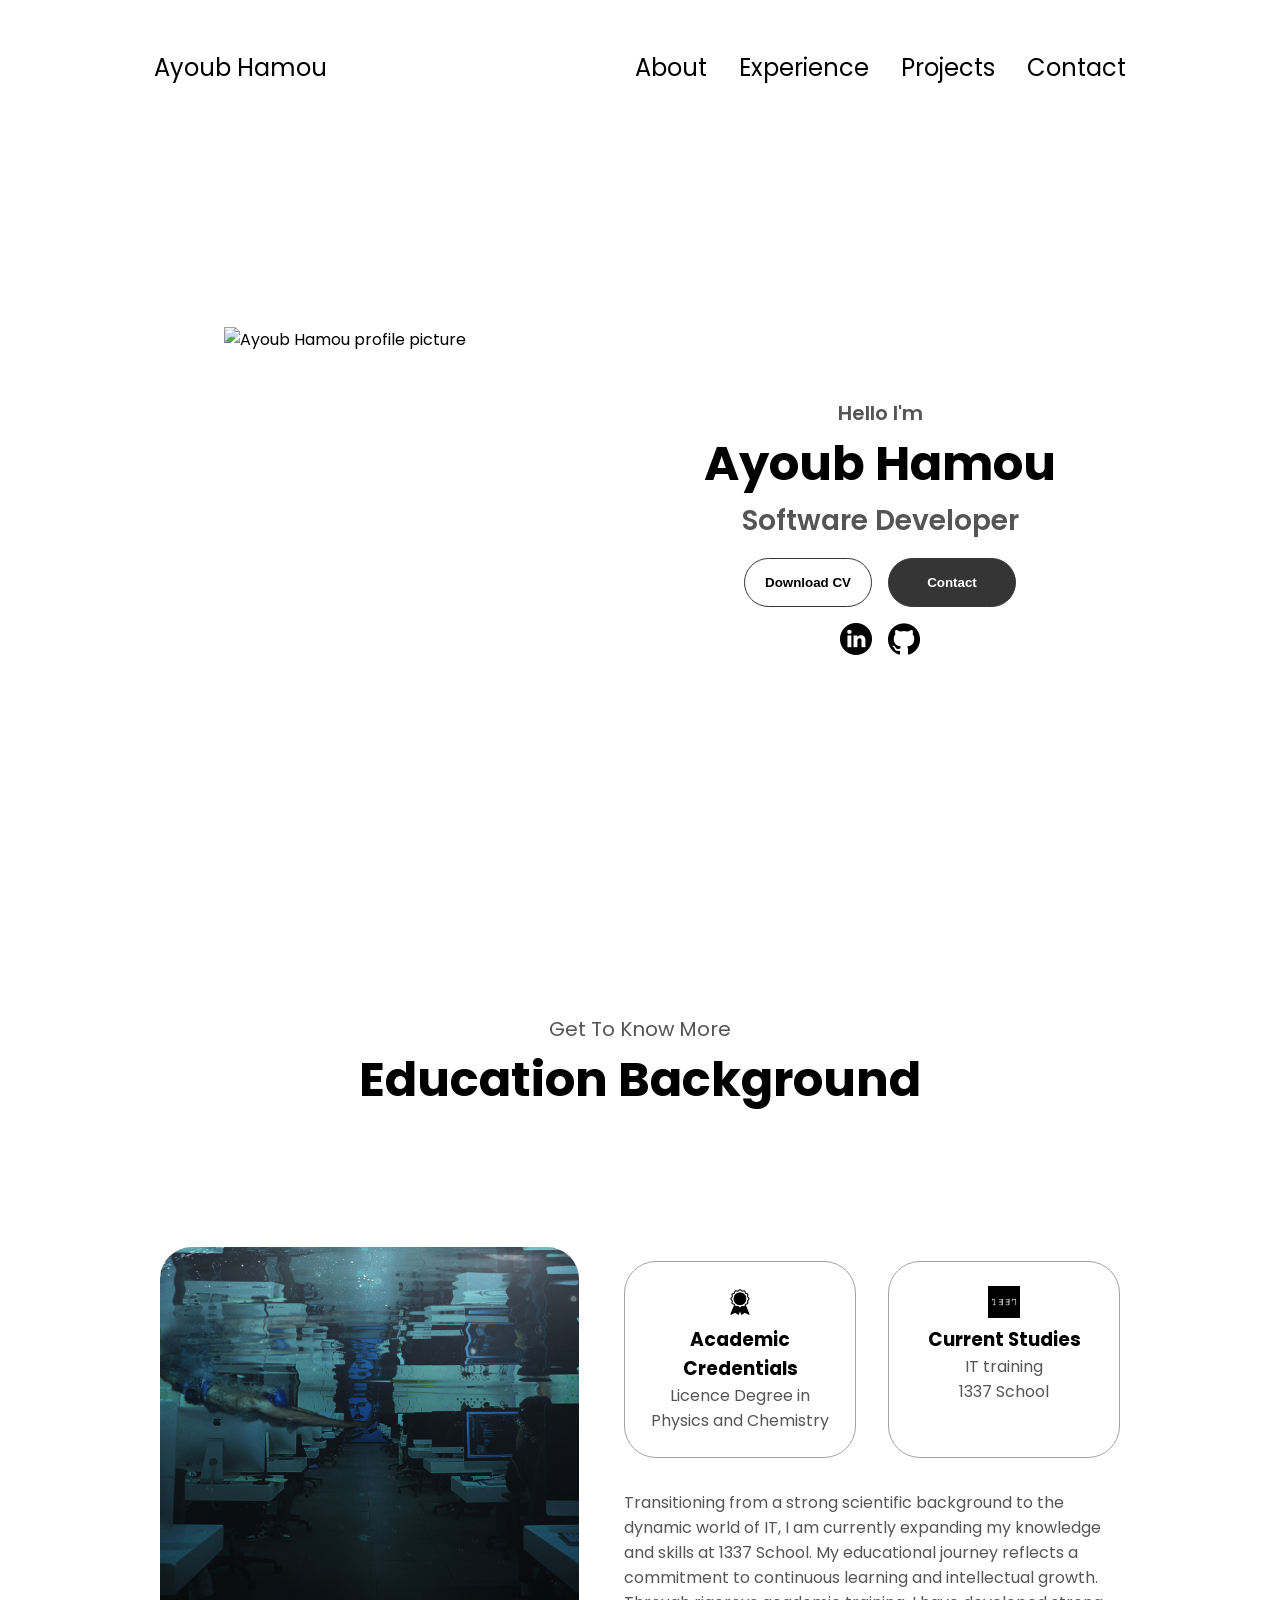
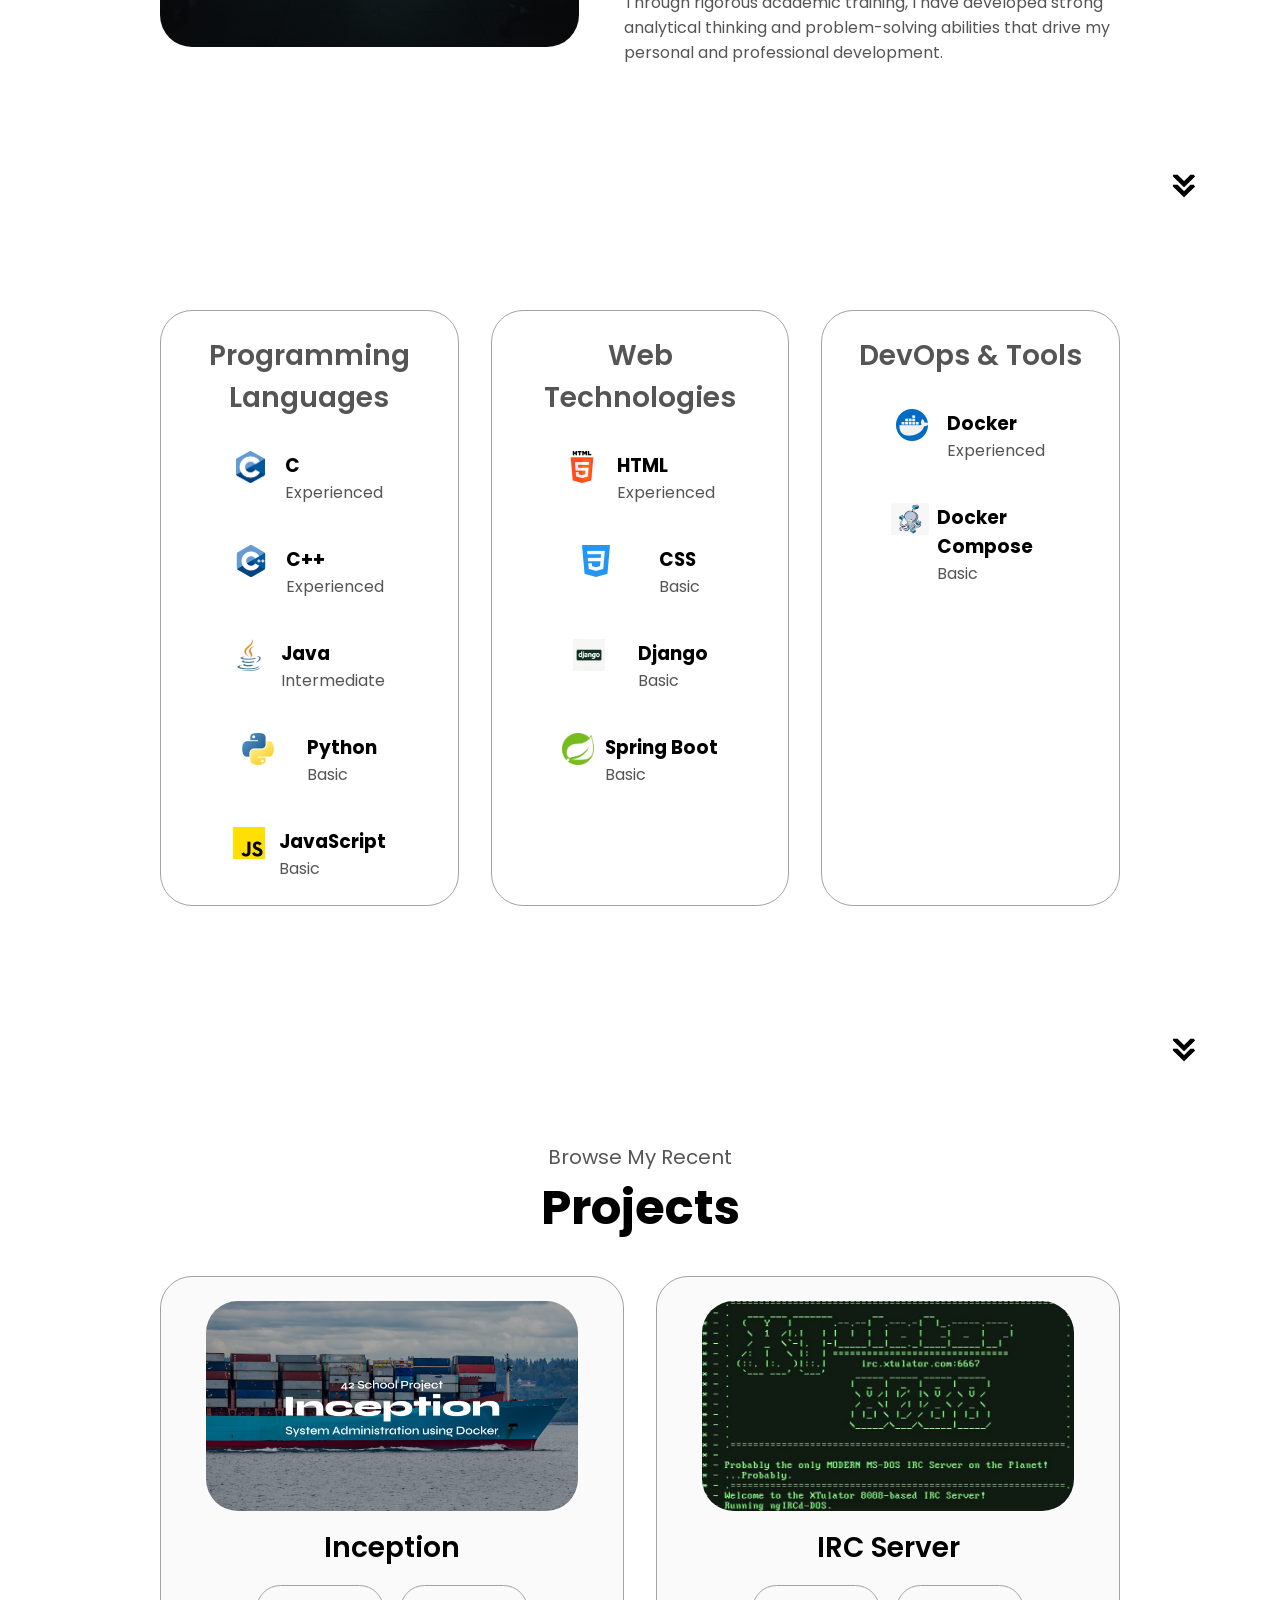
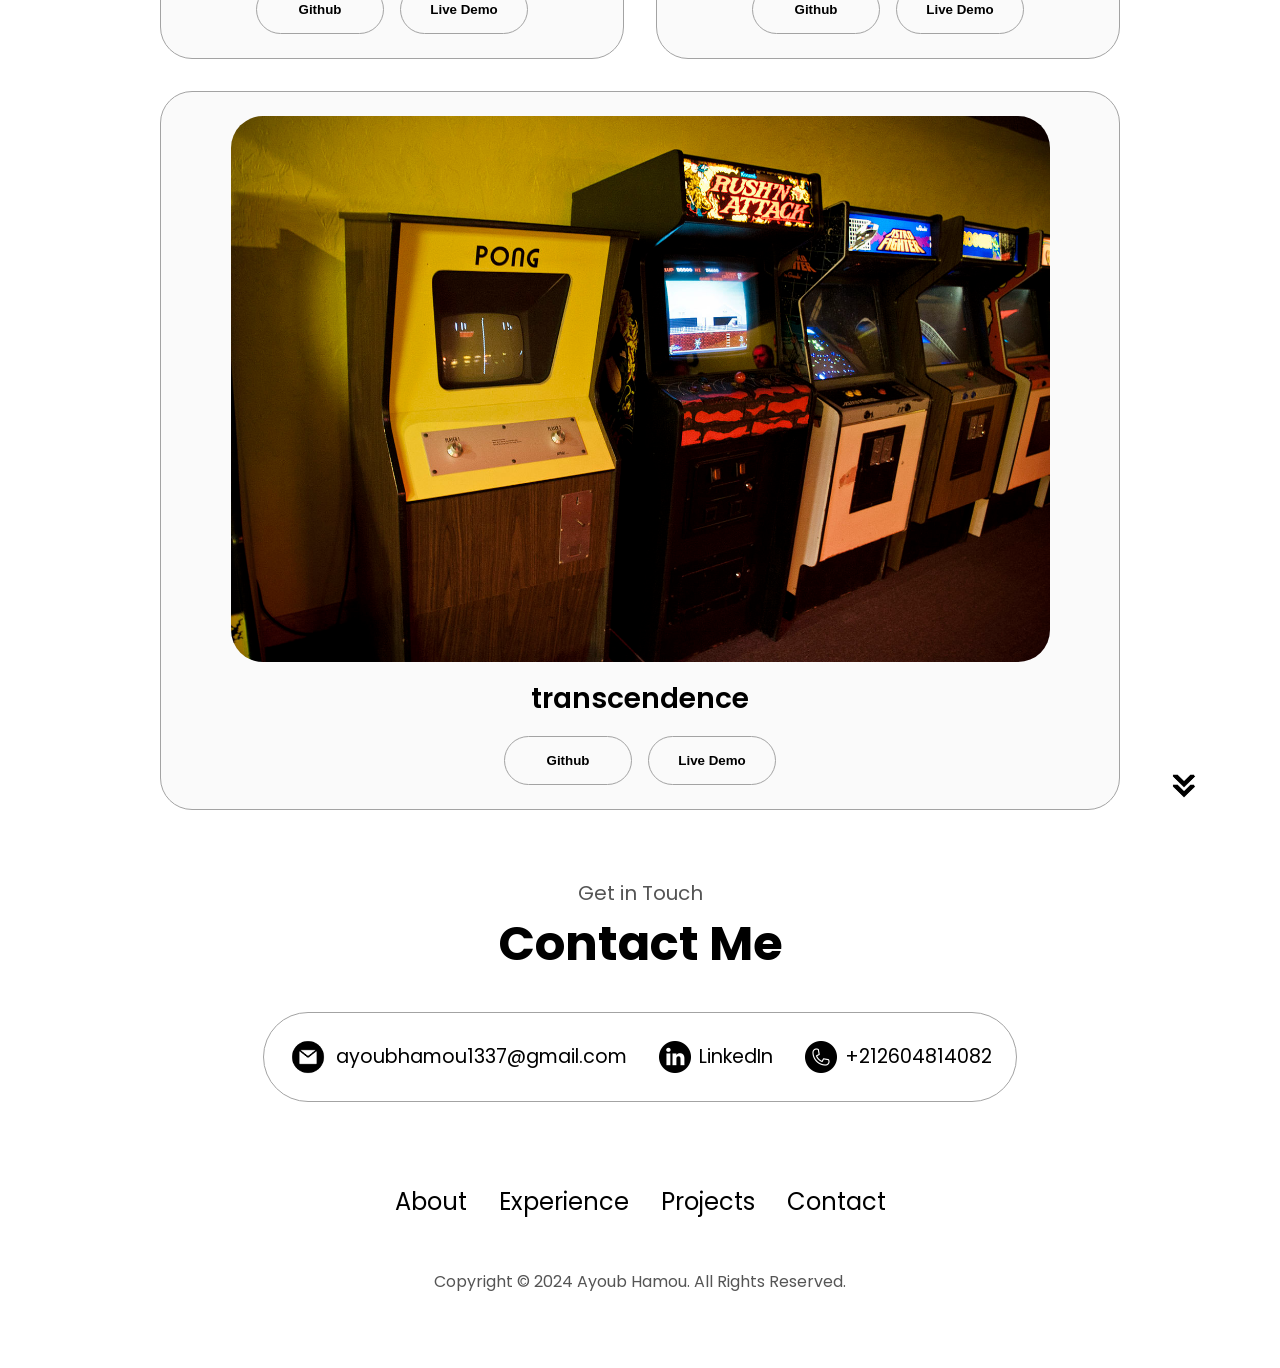
==== index.html @ 92fb1d13 "finished portfolio" ====
<!DOCTYPE html>
<html lang="en">
<head>
    <meta charset="UTF-8">
    <meta name="viewport" content="width=device-width, initial-scale=1.0">
    <title>Portfolio</title>
    <link rel="stylesheet" href="style.css">
    <link rel="stylesheet" href="mediaqueries.css">
</head>
<body>
    <nav id="desktop-nav">
        <div class="logo">Ayoub Hamou</div>
        <div>
            <ul class="nav-links">
                <li><a href="#about">About</a></li>
                <li><a href="#experience">Experience</a></li>
                <li><a href="#projects">Projects</a></li>
                <li><a href="#contact">Contact</a></li>
            </ul>
        </div>
    </nav>
    <nav id="hamburger-nav">
        <div class="logo">Ayoub Hamou</div>
        <div class="hamburger-menu">
            <div class="hamburger-icon" onclick="toggleMenu()">
                <span></span>
                <span></span>
                <span></span>
            </div>
            <div class="menu-links">
                <li><a href="#about" onclick="toggleMenu()">About</a></li>
                <li><a href="#experience" onclick="toggleMenu()">Experience</a></li>
                <li><a href="#projects" onclick="toggleMenu()">Projects</a></li>
                <li><a href="#contact" onclick="toggleMenu()">Contact</a></li>
            </div>
        </div>
    </nav>
    <section id="profile">
        <div class="section__pic-container">
            <img src="./assets/myprofile-pic.png" alt="Ayoub Hamou profile picture">
        </div>
        <div class="section__text">
            <p class="section__text__p1">Hello I'm</p>
            <h1 class="title">Ayoub Hamou</h1>
            <p class="section__text__p2">Software Developer</p>
            <div class="btn-container">
                <button class="btn btn-color-2" onclick="window.open('./assets/cv_ayoubhamou.pdf')">Download CV</button>
                <button class="btn btn-color-1" onclick="location.href='./#contact'">Contact</button>
            </div>
            <div id="socials-container">
                <img src="./assets/linkedin.png" alt="my linkedin profile" class="icon" onclick="location.href='https://www.linkedin.com/in/ahamou/'">
                <img src="./assets/github.png" alt="my github profile" class="icon" onclick="location.href='https://github.com/AyoubHamou'">
            </div>
        </div>
    </section>
    <section id="about">
        <p class="section__text__p1">Get To Know More</p>
        <h1 class="title">Education Background</h1>
        <div class="section-container">
            <div class="section__pic-container">
                <img
                    src="./assets/cluster.png"
                    alt="cluster picture"
                    class="about-pic"
                />
            </div>
            <div class="about-details-container">
                <div class="about-containers">
                    <div class="details-container">
                        <img
                            src="./assets/experience.png"
                            alt="Degree icon"
                            class="icon"
                        />
                        <h3>Academic Credentials</h3>
                        <p>Licence Degree in<br />Physics and Chemistry</p>
                    </div>
                    <div class="details-container">
                        <img
                            src="./assets/1337.jpg"
                            alt="School icon"
                            class="icon"
                        />
                        <h3>Current Studies</h3>
                        <p>IT training<br />1337 School</p>
                    </div>
                </div>
                <div class="text-container">
                    <p>
                        Transitioning from a strong scientific background to the dynamic world of IT, I am currently expanding my knowledge and skills at 1337 School. My educational journey reflects a commitment to continuous learning and intellectual growth. Through rigorous academic training, I have developed strong analytical thinking and problem-solving abilities that drive my personal and professional development.                    </p>
                </div>
            </div>
        </div>
        <img
            src="./assets/arrow.png"
            alt="Arrow icon"
            class="icon arrow"
            onclick="location.href='./#experience'"
        />
    </section>
    <section id="experience">
        <div class="about-containers">
            <div class="details-container">
                <h2 class="experience-sub-title">Programming Languages</h2>
                <div class="article-container">
                    <article>
                        <img src="./assets/c.png" alt="Experience icon" class="icon" />
                        <div>
                            <h3>C</h3>
                            <p>Experienced</p>
                        </div>
                    </article>
                    <article>
                        <img src="./assets/cpp.png" alt="Experience icon" class="icon" />
                        <div>
                            <h3>C++</h3>
                            <p>Experienced</p>
                        </div>
                    </article>
                    <article>
                        <img src="./assets/java.png" alt="Experience icon" class="icon" />
                        <div>
                            <h3>Java</h3>
                            <p>Intermediate</p>
                        </div>
                    </article>
                    <article>
                        <img src="./assets/python.png" alt="Experience icon" class="icon" />
                        <div>
                            <h3>Python</h3>
                            <p>Basic</p>
                        </div>
                    </article>
                    <article>
                        <img src="./assets/js.png" alt="Experience icon" class="icon" />
                        <div>
                            <h3>JavaScript</h3>
                            <p>Basic</p>
                        </div>
                    </article>
                </div>
            </div>
        
            <div class="details-container">
                <h2 class="experience-sub-title">Web Technologies</h2>
                <div class="article-container">
                    <article>
                        <img src="./assets/html.png" alt="Experience icon" class="icon" />
                        <div>
                            <h3>HTML</h3>
                            <p>Experienced</p>
                        </div>
                    </article>
                    <article>
                        <img src="./assets/css.png" alt="Experience icon" class="icon" />
                        <div>
                            <h3>CSS</h3>
                            <p>Basic</p>
                        </div>
                    </article>
                    <article>
                        <img src="./assets/django.png" alt="Experience icon" class="icon" />
                        <div>
                            <h3>Django</h3>
                            <p>Basic</p>
                        </div>
                    </article>
                    <article>
                        <img src="./assets/spring.png" alt="Experience icon" class="icon" />
                        <div>
                            <h3>Spring Boot</h3>
                            <p>Basic</p>
                        </div>
                    </article>
                </div>
            </div>
        
            <div class="details-container">
                <h2 class="experience-sub-title">DevOps & Tools</h2>
                <div class="article-container">
                    <article>
                        <img src="./assets/docker.png" alt="Experience icon" class="icon" />
                        <div>
                            <h3>Docker</h3>
                            <p>Experienced</p>
                        </div>
                    </article>
                    <article>
                        <img src="./assets/docker-compose.png" alt="Experience icon" class="icon" />
                        <div>
                            <h3>Docker Compose</h3>
                            <p>Basic</p>
                        </div>
                    </article>
                </div>
            </div>
        </div>
        <img
            src="./assets/arrow.png"
            alt="Arrow icon"
            class="icon arrow"
            onclick="location.href='./#projects'"
        />
    </section>
    <section id="projects">
        <p class="section__text__p1">Browse My Recent</p>
        <h1 class="title">Projects</h1>
        <div class="experience-details-container">
          <div class="about-containers">
            <div class="details-container color-container">
              <div class="article-container">
                <img
                  src="./assets/inception.png"
                  alt="Inception 42"
                  class="project-img"
                />
              </div>
              <h2 class="experience-sub-title project-title">Inception</h2>
                </p>
              <div class="btn-container">
                <button
                  class="btn btn-color-2 project-btn"
                  onclick="location.href='https://github.com/'"
                >
                  Github
                </button>
                <button
                  class="btn btn-color-2 project-btn"
                  onclick="location.href='https://github.com/'"
                >
                  Live Demo
                </button>
              </div>
            </div>
            <div class="details-container color-container">
              <div class="article-container">
                <img
                  src="./assets/irc_feature.png"
                  alt="ft_irc 42"
                  class="project-img"
                />
              </div>
              <h2 class="experience-sub-title project-title">IRC Server</h2>
              <div class="btn-container">
                <button
                  class="btn btn-color-2 project-btn"
                  onclick="location.href='https://github.com/'"
                >
                  Github
                </button>
                <button
                  class="btn btn-color-2 project-btn"
                  onclick="location.href='https://github.com/'"
                >
                  Live Demo
                </button>
              </div>
            </div>
            <div class="details-container color-container">
              <div class="article-container">
                <img
                  src="./assets/pong.png"
                  alt="transcendence 42"
                  class="project-img"
                />
              </div>
              <h2 class="experience-sub-title project-title">transcendence</h2>
              <div class="btn-container">
                <button
                  class="btn btn-color-2 project-btn"
                  onclick="location.href='https://github.com/'"
                >
                  Github
                </button>
                <button
                  class="btn btn-color-2 project-btn"
                  onclick="location.href='https://github.com/'"
                >
                  Live Demo
                </button>
              </div>
            </div>
          </div>
        </div>
        <img
          src="./assets/arrow.png"
          alt="Arrow icon"
          class="icon arrow"
          onclick="location.href='./#contact'"
        />
      </section>
      <section id="contact">
        <p class="section__text__p1">Get in Touch</p>
        <h1 class="title">Contact Me</h1>
        <div class="contact-info-upper-container">
          <div class="contact-info-container">
            <img
              src="./assets/email.png"
              alt="Email icon"
              class="icon contact-icon email-icon"
            />
            <p><a href="mailto:ayoubhamou1337@gmail.com">ayoubhamou1337@gmail.com</a></p>
          </div>
          <div class="contact-info-container">
            <img
              src="./assets/linkedin.png"
              alt="LinkedIn icon"
              class="icon contact-icon"
            />
            <p><a href="https://www.linkedin.com/in/ahamou/">LinkedIn</a></p>
          </div>
          <div class="contact-info-container">
            <img
              src="./assets/callme.png"
              alt="call icon"
              class="icon contact-icon"
            />
            <p><a href="tel:+212604814082">+212604814082</a></p>
          </div>
        </div>
      </section>
      <footer>
        <nav>
          <div class="nav-links-container">
            <ul class="nav-links">
              <li><a href="#about">About</a></li>
              <li><a href="#experience">Experience</a></li>
              <li><a href="#projects">Projects</a></li>
              <li><a href="#contact">Contact</a></li>
            </ul>
          </div>
        </nav>
        <p>Copyright &#169; 2024 Ayoub Hamou. All Rights Reserved.</p>
      </footer>
    <script src="script.js"></script>
</body>
</html>
---- style.css ----
/* Font */
@import url('https://fonts.googleapis.com/css2?family=Poppins:wght@300;400;500;600&display=swap');

* {
    margin: 0;
    padding: 0;
}
body {
    font-family: "Poppins", "sans-serif";
}
html {
    scroll-behavior: smooth;
  }
  
p {
  color: rgb(85, 85, 85);
}

/* Transition */

a,
.btn {
  transition: all 300ms ease;
}

/* Nav */

nav,
.nav-links {
  display: flex;
}

nav {
  justify-content: space-around;
  align-items: center;
  height: 15vh;
}

.nav-links {
    gap: 2rem;
    list-style: none;
    font-size: 1.5rem;
}

a {
    color: black;
    text-decoration: none;
    text-decoration-color: white;
}

a:hover {
    color: grey;
    text-decoration: underline;
    text-underline-offset: 0.5rem;
    text-decoration-color: rgb(181, 181, 181);
}

.logo {
    font-size: 1.5rem;
  }
  
.logo:hover {
    cursor: default;
}

/* HAMBURGER MENU */

#hamburger-nav {
    display: none;
}

.hamburger-menu {
    position: relative;
    display: inline-block;
}

.hamburger-icon {
    display: flex;
    flex-direction: column;
    justify-content: space-between;
    height: 24px;
    width: 30px;
    cursor: pointer;
}

.hamburger-icon span {
    width: 100%;
    height: 2px;
    background-color: black;
    transition: all 0.3 ease-in-out;
}

.menu-links {
    position: absolute;
    top: 100%;
    right: 0;
    background-color: white;
    width: fit-content;
    max-height: 0;
    overflow: hidden;
    transition: all 0.3 ease-in-out;
}

.menu-links a {
    display: block;
    padding: 10px;
    text-align: center;
    font-size: 1.5rem;
    color: black;
    text-decoration: none;
    transition: all 0.3 ease-in-out;
}

.menu-links li {
    list-style: none;
}

.menu-links.open {
    max-height: 300px;
}

.hamburger-icon.open span:first-child {
    transform: rotate(45deg) translate(10px, 5px);
}

.hamburger-icon.open span:nth-child(2) {
    opacity: 0;
}

.hamburger-icon.open span:last-child {
    transform: rotate(-45deg) translate(10px, -5px);
}

.hamburger-icon span:first-child {
    transform: none;
}

.hamburger-icon span:first-child {
    opacity: 1;
}

.hamburger-icon span:first-child {
    transform: none;
}

/* section */
section {
    padding-top: 4vh;
    height: 96vh;
    margin: 0 10rem;
    box-sizing: border-box;
    min-height: fit-content;
  }
  
.section-container {
  display: flex;
}

/* PROFILE SECTION */

#profile {
    display: flex;
    justify-content: center;
    gap: 5rem;
    height: 80vh;
}

.section__pic-container {
    display: flex;
    height: 400px;
    width: 400px;
    margin: auto 0;
    /* border-radius: 50%;
    overflow: hidden; */
}

.section__text {
    align-self: center;
    text-align: center;
}

.section__text p {
    font-weight: 600;
}

.section__text__p1 {
    font-size: 1.25rem;
    text-align: center;
}

.section__text__p2 {
    font-size: 1.75rem;
    margin-bottom: 1rem;
}

.title {
    font-size: 3rem;
    text-align: center;
}

#socials-container {
    display: flex;
    justify-content: center;
    margin-top: 1rem;
    gap: 1rem;
}

.icon {
    cursor: pointer;
    height: 2rem;
}

/* ICONS */

.icon {
    cursor: pointer;
    height: 2rem;
}

/* BUTTONS */

.btn-container {
    display: flex;
    justify-content: center;
    gap: 1rem;
}

.btn {
    font-weight: 600;
    transition: all 300ms ease;
    padding: 1rem;
    width: 8rem;
    border-radius: 2rem;
}

.btn-color-1,
.btn-color-2 {
    border: rgb(53, 53, 53) 0.1rem solid;
}

.btn-color-1:hover,
.btn-color-2:hover {
    cursor: pointer;
}

.btn-color-1,
.btn-color-2:hover {
    background: rgb(53, 53, 53);
    color: white;
}

.btn-color-1:hover {
    background: rgb(0, 0, 0);
}

.btn-color-2 {
    background: none;
}

.btn-color-2:hover {
    border: rgb(255, 255, 255) 0.1rem solid;
}

.btn-container {
    gap: 1rem;
}

/* EDUCATION SECTION */
#about {
    position: relative;
}

.about-containers {
    gap: 2rem;
    margin-bottom: 2rem;
    margin-top: 2rem;
}

.about-details-container {
    justify-content: center;
    flex-direction: column;
}

.about-containers,
.about-details-container {
    display: flex;
}

.about-pic {
    border-radius: 2rem;
    object-fit: cover;
}

.arrow {
    position: absolute;
    right: -5rem;
    bottom: 2.5rem;
}

.details-container {
    padding: 1.5rem;
    flex: 1;
    background: white;
    border-radius: 2rem;
    border: rgb(53, 53, 53) 0.1rem solid;
    border-color: rgb(163, 163, 163);
    text-align: center;
}

.section-container {
    gap: 4rem;
    height: 80%;
}

.section__pic-container {
    height: 400px;
    width: 400px;
    margin: auto 0;
}
/* EXPERIENCE */
#experience {
    position: relative;
}

.experience-sub-title {
    color: rgb(85, 85, 85);
    font-weight: 600;
    font-size: 1.75rem;
    margin-bottom: 2rem;
}

.experience-details-container {
    display: flex;
    justify-content: center;
    flex-direction: column;
}

.article-container {
    display: flex;
    text-align: initial;
    flex-wrap: wrap;
    flex-direction: row;
    gap: 2.5rem;
    justify-content: space-around;
}

article {
    display: flex;
    width: 10rem;
    justify-content: space-around;
    gap: 0.5rem;
}

article .icon {
    cursor: default;
}

/* PROJECTS SECTION */

#projects {
    position: relative;
  }
  
  .color-container {
    border-color: rgb(163, 163, 163);
    background: rgb(250, 250, 250);
  }
  
  .project-img {
    border-radius: 2rem;
    width: 90%;
    height: 90%;
  }
  
  .project-title {
    margin: 1rem;
    color: black;
  }
  
  .project-btn {
    color: black;
    border-color: rgb(163, 163, 163);
  }
  
  /* CONTACT */
  
  #contact {
    display: flex;
    justify-content: center;
    flex-direction: column;
    height: 70vh;
  }
  
  .contact-info-upper-container {
    display: flex;
    justify-content: center;
    border-radius: 3rem;
    border: rgb(53, 53, 53) 0.1rem solid;
    border-color: rgb(163, 163, 163);
    background: (250, 250, 250);
    margin: 2rem auto;
    padding: 0.5rem;
  }
  
  .contact-info-container {
    display: flex;
    align-items: center;
    justify-content: center;
    gap: 0.5rem;
    margin: 1rem;
  }
  
  .contact-info-container p {
    font-size: larger;
  }
  
  .contact-icon {
    cursor: default;
  }
  
  .email-icon {
    height: 2.5rem;
  }
  
  /* FOOTER SECTION */
  
  footer {
    height: 26vh;
    margin: 0 1rem;
  }
  
  footer p {
    text-align: center;
  }
---- mediaqueries.css ----
@media screen and (max-width: 1400px) {
    #profile {
      height: 83vh;
      margin-bottom: 6rem;
    }
    .about-containers {
      flex-wrap: wrap;
    }
    #contact,
    #projects {
      height: fit-content;
    }
  }
  
  @media screen and (max-width: 1200px) {
    #desktop-nav {
      display: none;
    }
    #hamburger-nav {
      display: flex;
    }
    #experience,
    .experience-details-container {
      margin-top: 2rem;
    }
    #profile,
    .section-container {
      display: block;
    }
    .arrow {
      display: none;
    }
    section,
    .section-container {
      height: fit-content;
    }
    section {
      margin: 0 5%;
    }
    .section__pic-container {
      width: 275px;
      height: 275px;
      margin: 0 auto 2rem;
    }
    .about-containers {
      margin-top: 0;
    }
  }
  
  @media screen and (max-width: 600px) {
    #contact,
    footer {
      height: 40vh;
    }
    #profile {
      height: 83vh;
      margin-bottom: 0;
    }
    article {
      font-size: 1rem;
    }
    footer nav {
      height: fit-content;
      margin-bottom: 2rem;
    }
    .about-containers,
    .contact-info-upper-container,
    .btn-container {
      flex-wrap: wrap;
    }
    .contact-info-container {
      margin: 0;
    }
    .contact-info-container p,
    .nav-links li a {
      font-size: 1rem;
    }
    .experience-sub-title {
      font-size: 1.25rem;
    }
    .logo {
      font-size: 1.5rem;
    }
    .nav-links {
      flex-direction: column;
      gap: 0.5rem;
      text-align: center;
    }
    .section__pic-container {
      width: auto;
      height: 46vw;
      justify-content: center;
    }
    .section__text__p2 {
      font-size: 1.25rem;
    }
    .title {
      font-size: 2rem;
    }
    .text-container {
      text-align: justify;
    }
  }
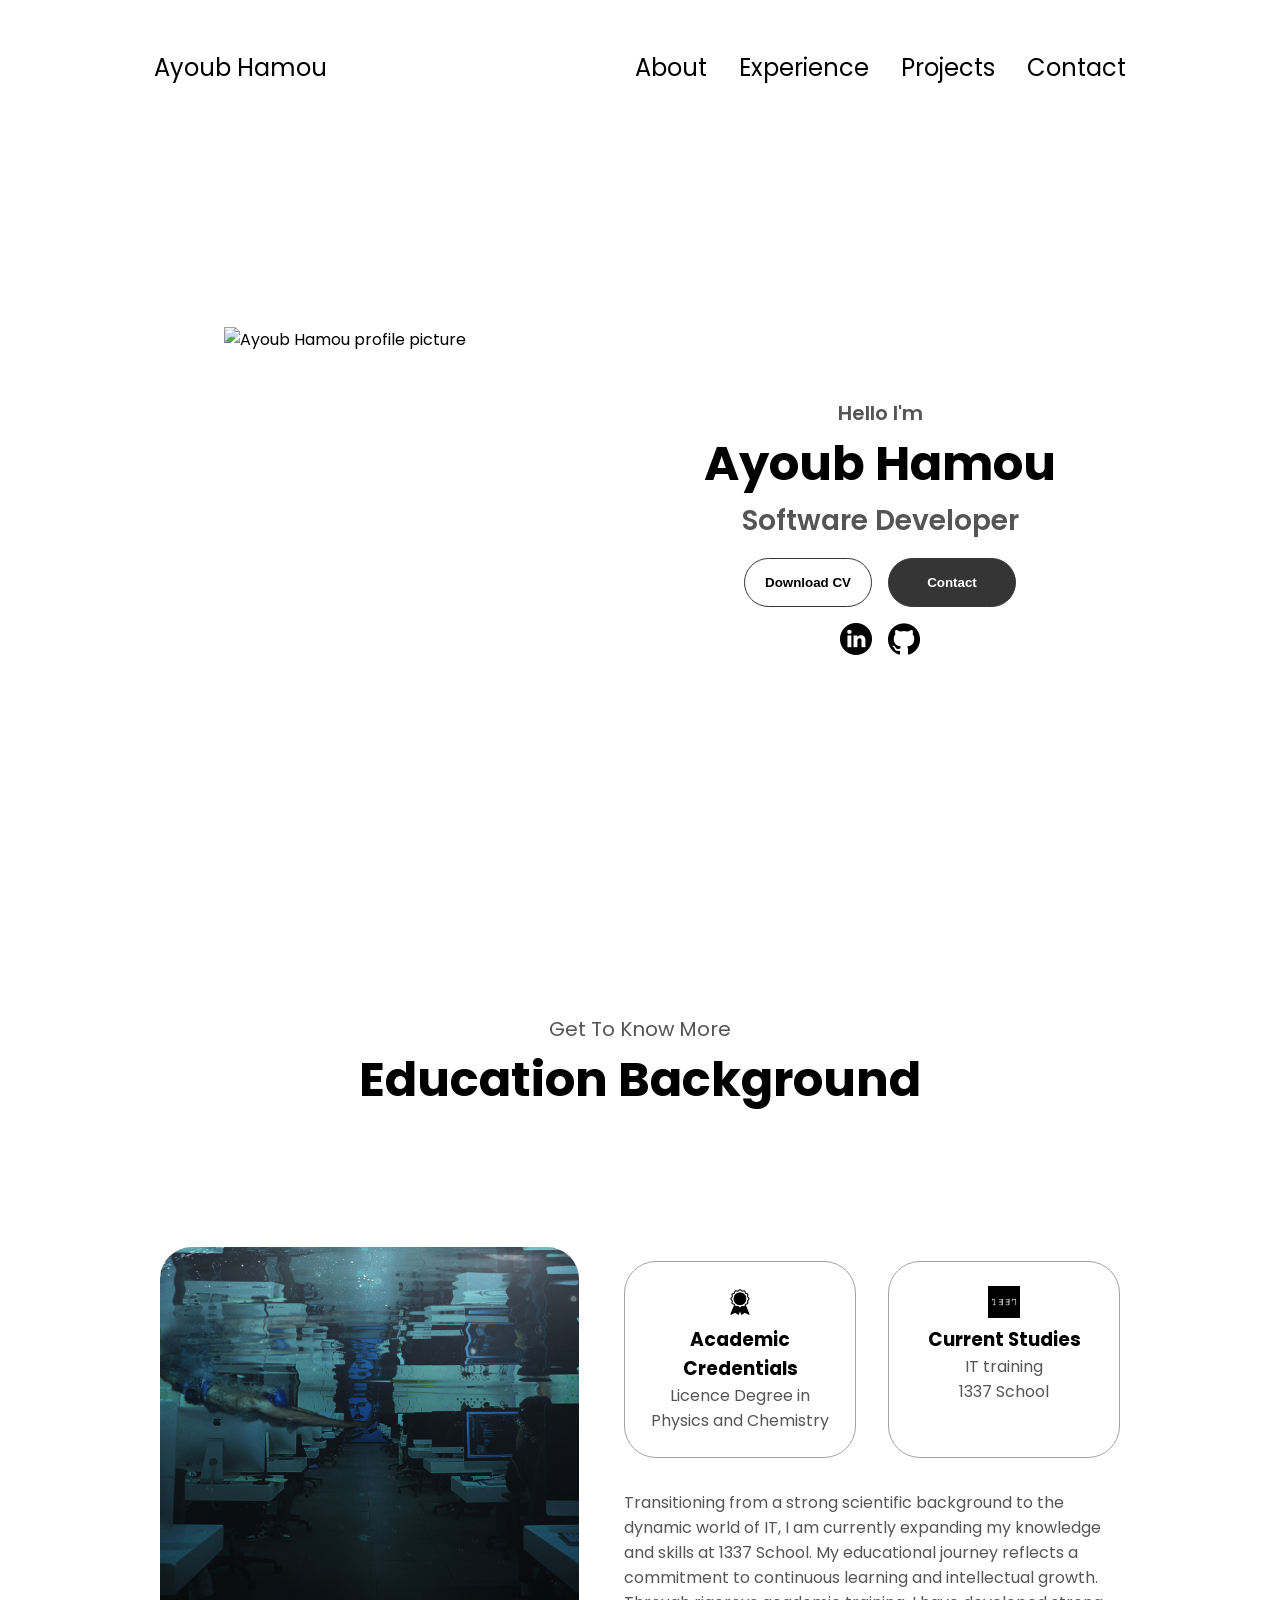
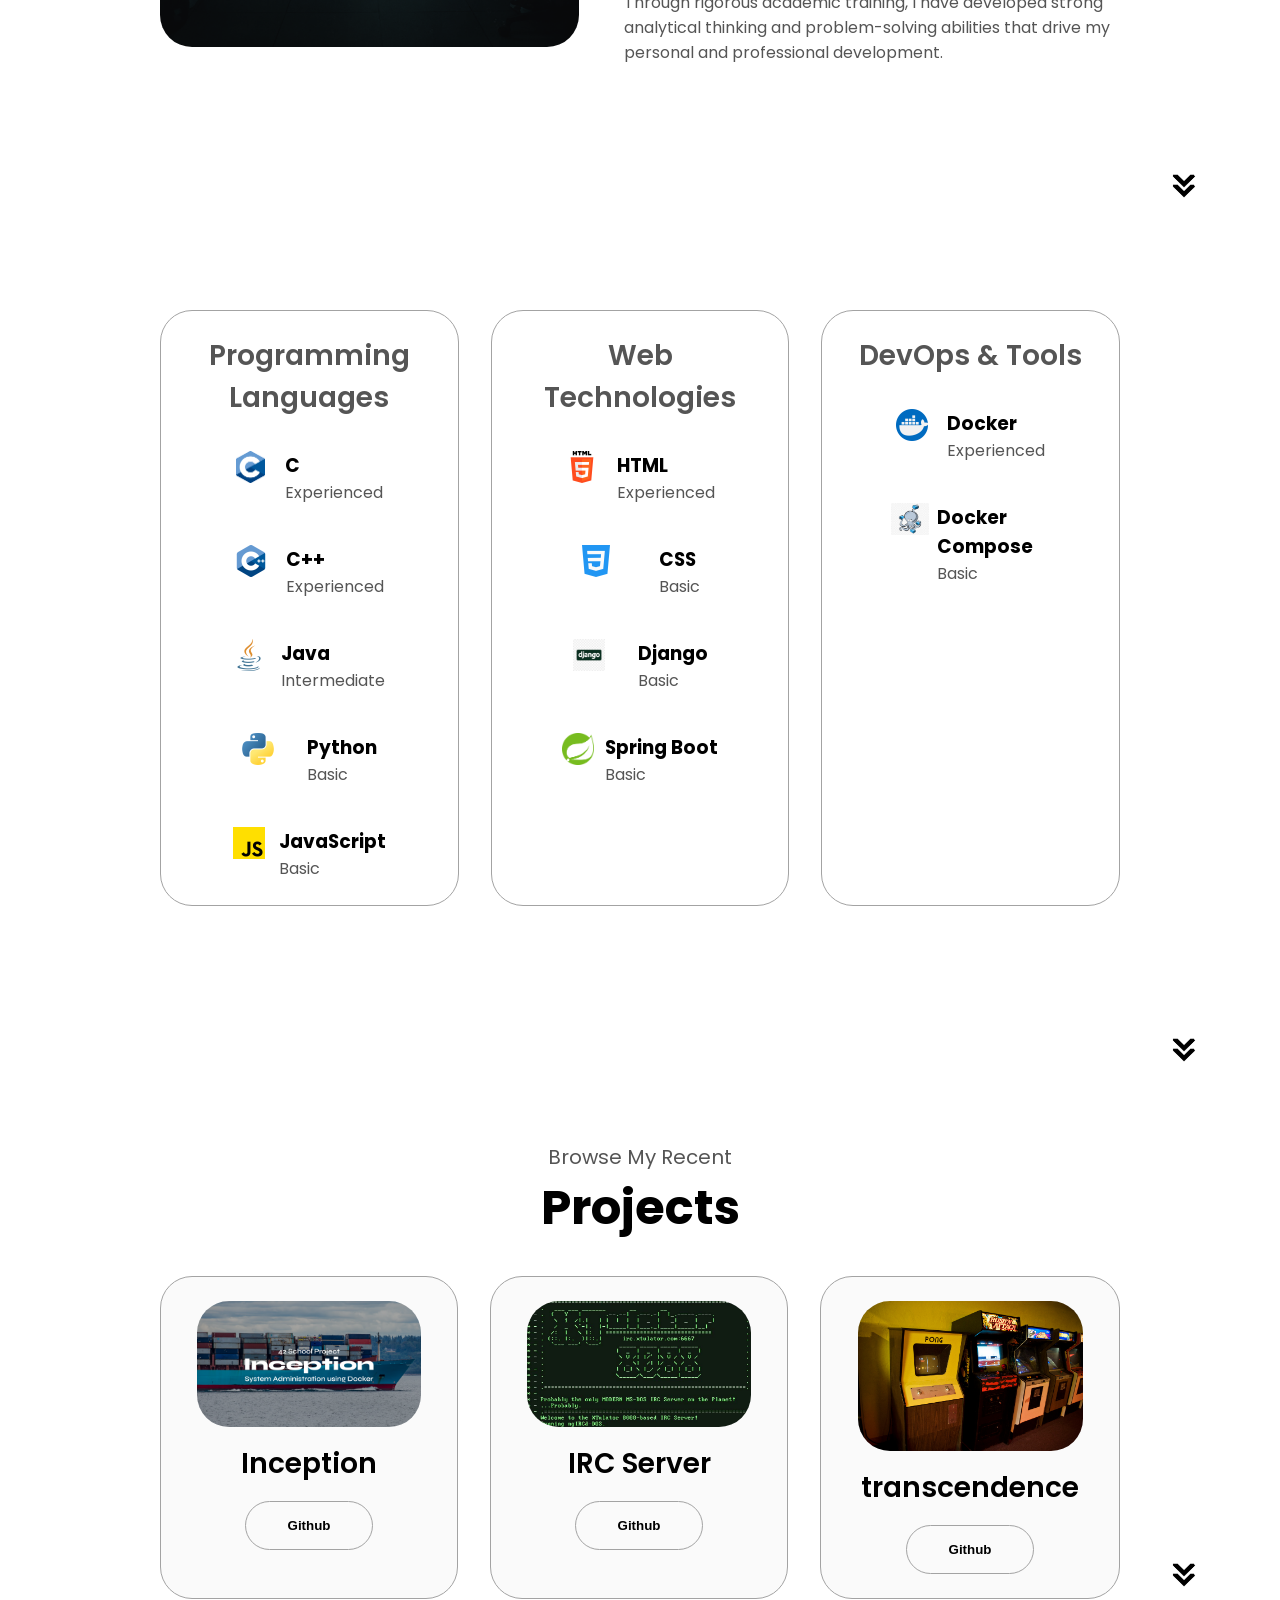
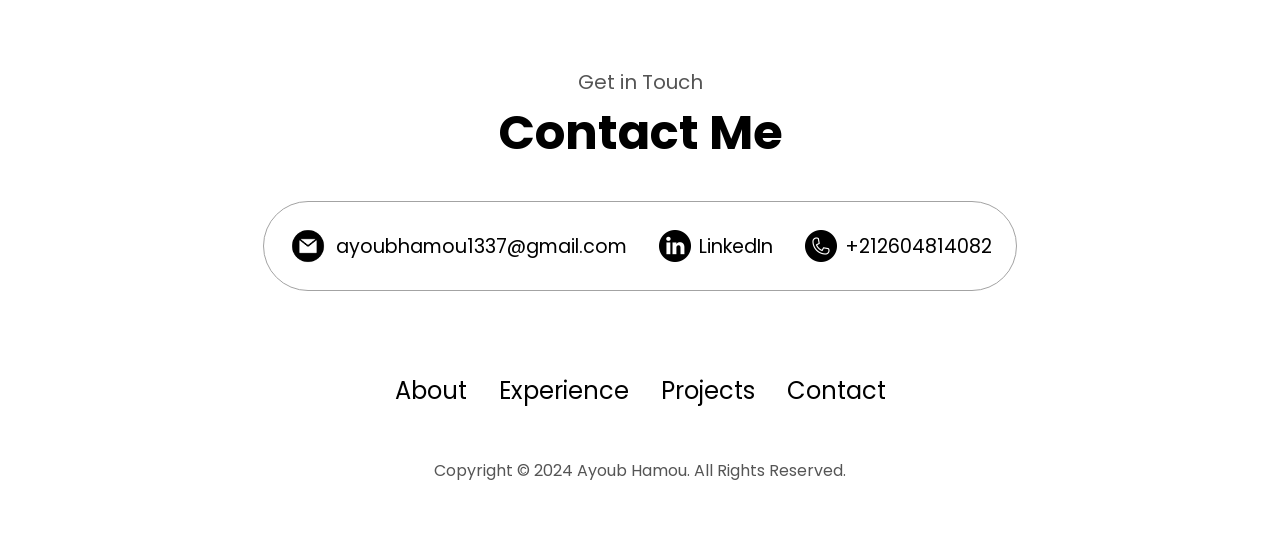
==== commit f693d230: "added github links" ====
--- a/index.html
+++ b/index.html
@@ -220,16 +220,16 @@
               <div class="btn-container">
                 <button
                   class="btn btn-color-2 project-btn"
-                  onclick="location.href='https://github.com/'"
+                  onclick="location.href='https://github.com/AyoubHamou/inception'"
                 >
                   Github
                 </button>
-                <button
+                <!-- <button
                   class="btn btn-color-2 project-btn"
                   onclick="location.href='https://github.com/'"
                 >
                   Live Demo
-                </button>
+                </button> -->
               </div>
             </div>
             <div class="details-container color-container">
@@ -244,16 +244,16 @@
               <div class="btn-container">
                 <button
                   class="btn btn-color-2 project-btn"
-                  onclick="location.href='https://github.com/'"
+                  onclick="location.href='https://github.com/O-Mansour/IRC_Server'"
                 >
                   Github
                 </button>
-                <button
+                <!-- <button
                   class="btn btn-color-2 project-btn"
                   onclick="location.href='https://github.com/'"
                 >
                   Live Demo
-                </button>
+                </button> -->
               </div>
             </div>
             <div class="details-container color-container">
@@ -268,16 +268,16 @@
               <div class="btn-container">
                 <button
                   class="btn btn-color-2 project-btn"
-                  onclick="location.href='https://github.com/'"
+                  onclick="location.href='https://github.com/O-Mansour/Pong'"
                 >
                   Github
                 </button>
-                <button
+                <!-- <button
                   class="btn btn-color-2 project-btn"
                   onclick="location.href='https://github.com/'"
                 >
                   Live Demo
-                </button>
+                </button> -->
               </div>
             </div>
           </div>
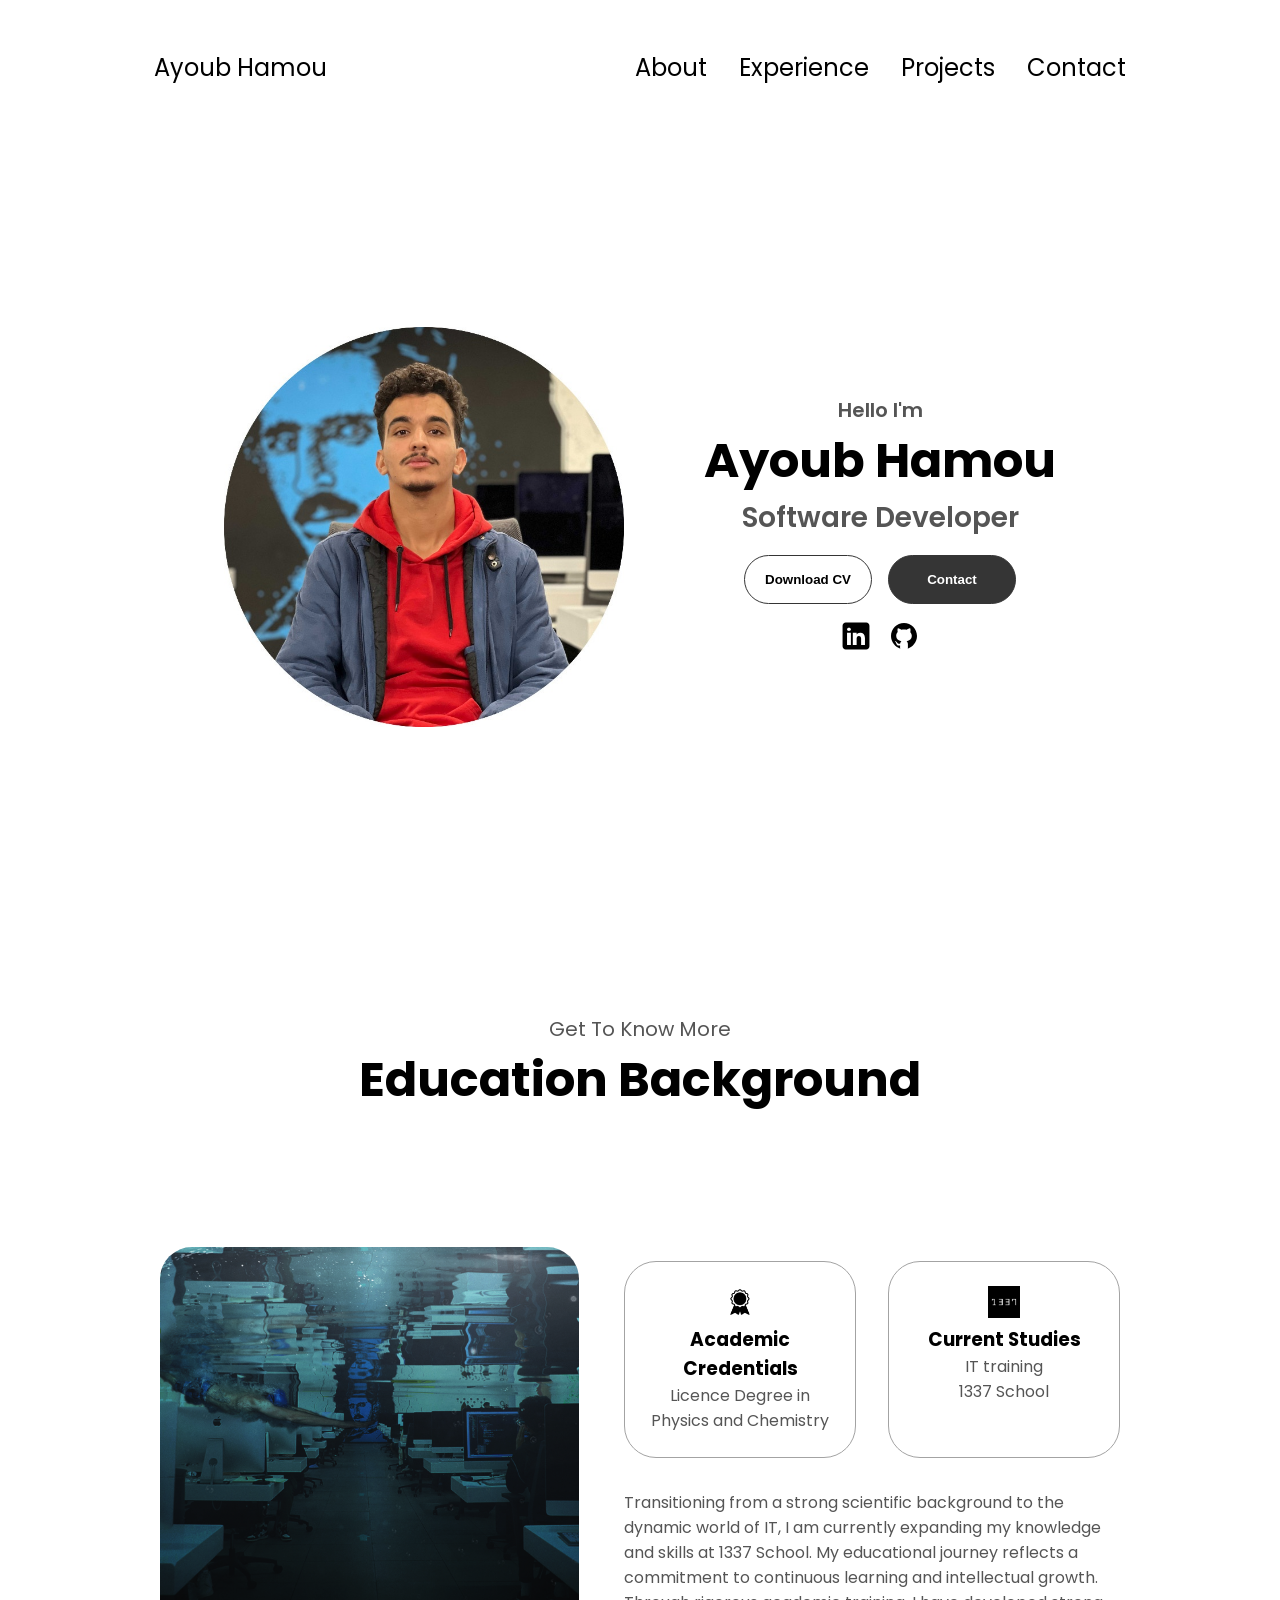
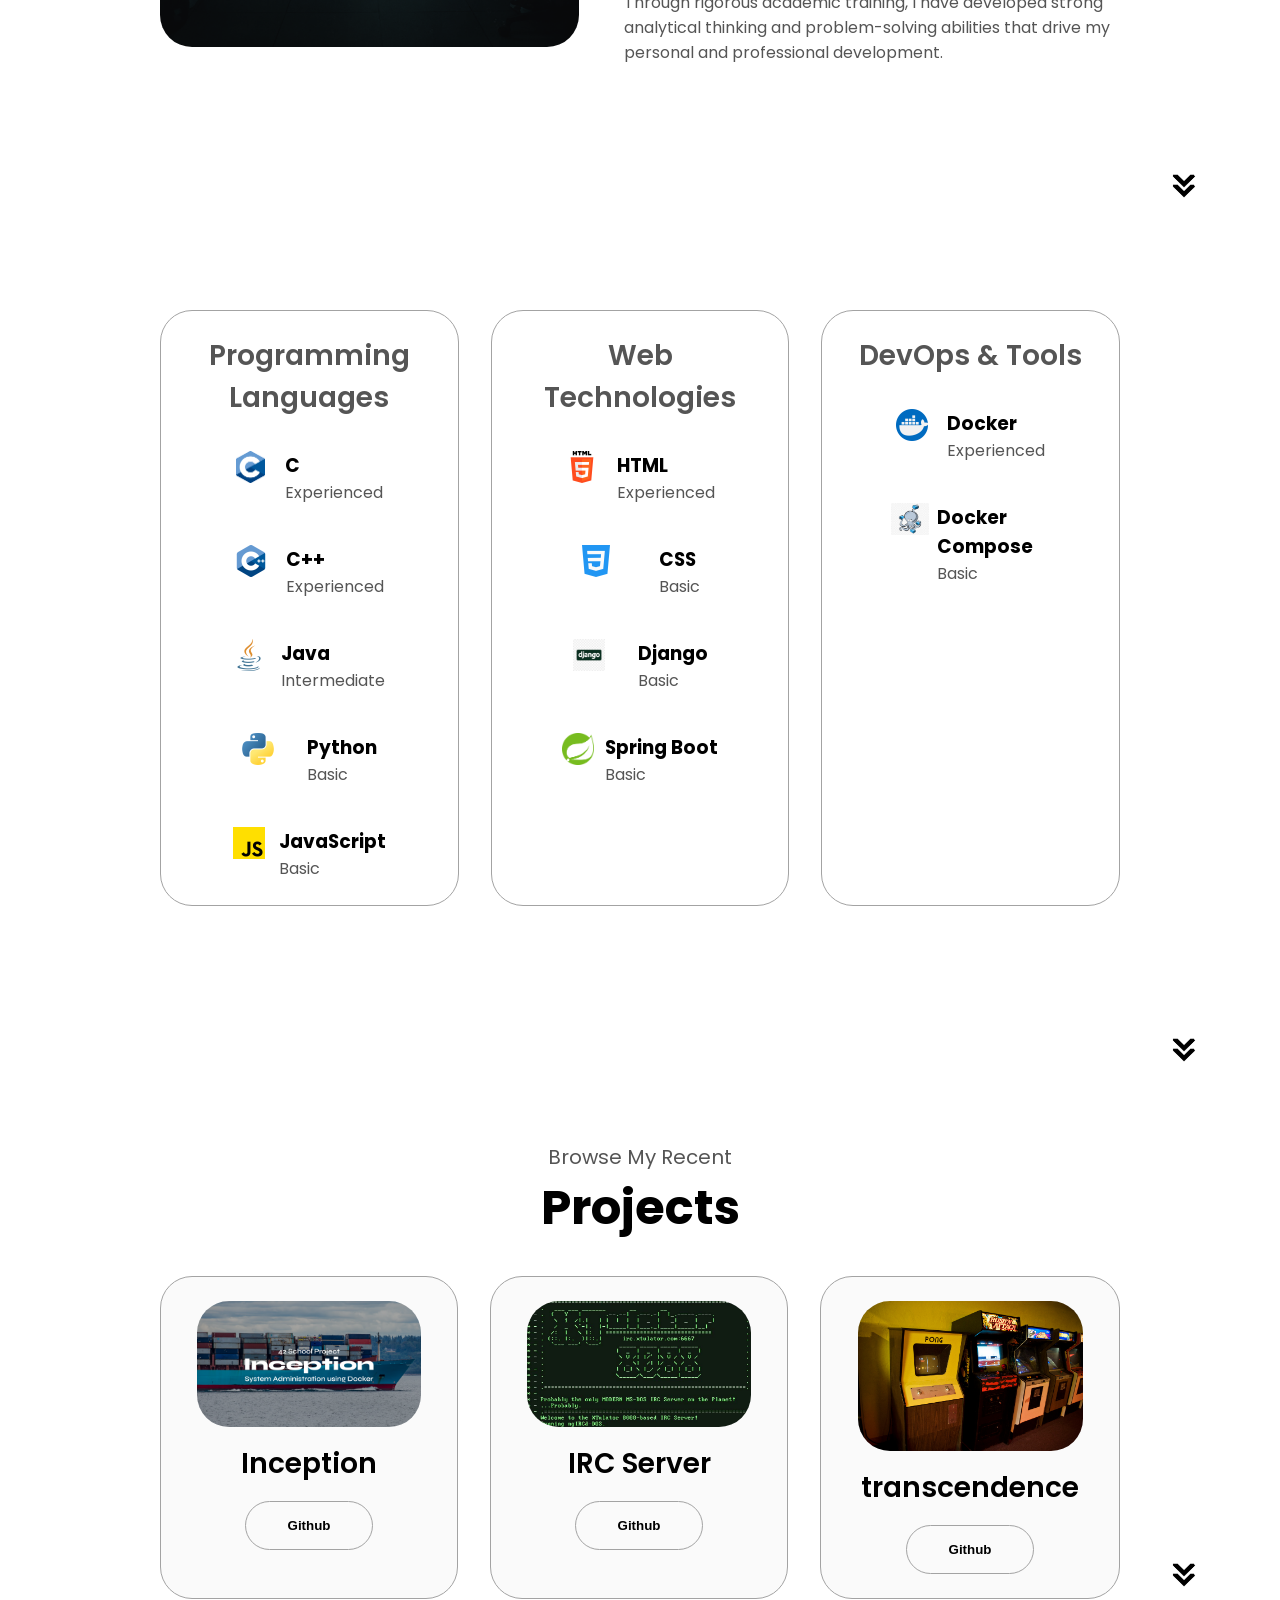
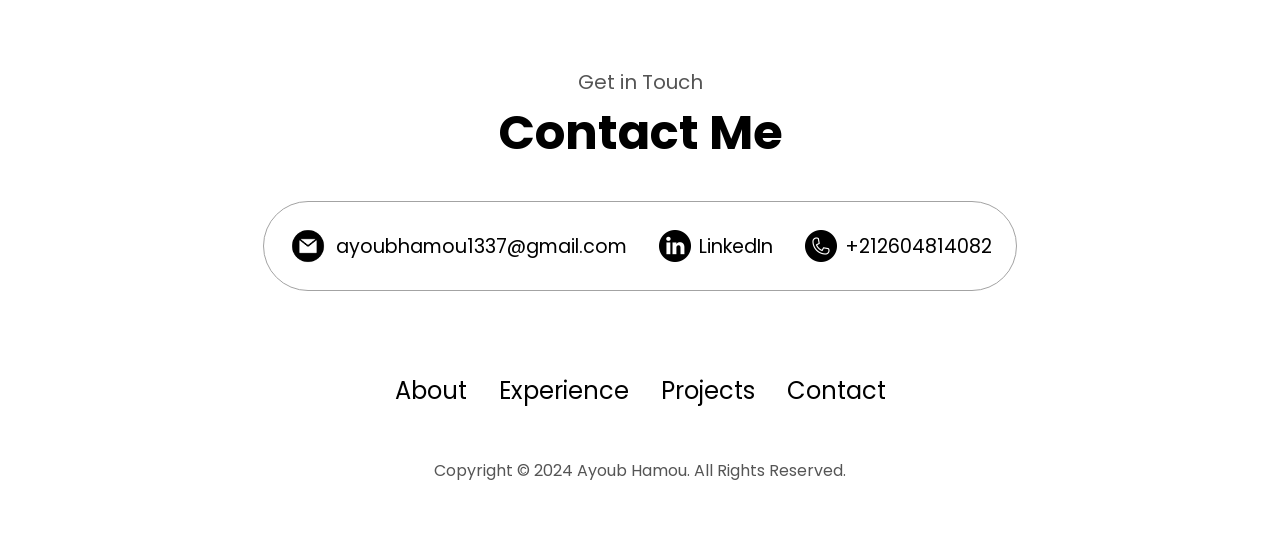
==== commit 174a0628: "fix: minor changes to icons" ====
--- a/index.html
+++ b/index.html
@@ -37,7 +37,7 @@
     </nav>
     <section id="profile">
         <div class="section__pic-container">
-            <img src="./assets/myprofile-pic.png" alt="Ayoub Hamou profile picture">
+            <img src="./assets/profile.jpg" alt="Ayoub Hamou profile picture">
         </div>
         <div class="section__text">
             <p class="section__text__p1">Hello I'm</p>
@@ -48,8 +48,15 @@
                 <button class="btn btn-color-1" onclick="location.href='./#contact'">Contact</button>
             </div>
             <div id="socials-container">
-                <img src="./assets/linkedin.png" alt="my linkedin profile" class="icon" onclick="location.href='https://www.linkedin.com/in/ahamou/'">
-                <img src="./assets/github.png" alt="my github profile" class="icon" onclick="location.href='https://github.com/AyoubHamou'">
+                <a target="_blank" href='https://www.linkedin.com/in/ahamou/' alt="my linkedin profile"  >
+                <svg class="icon" xmlns="http://www.w3.org/2000/svg" x="0px" y="0px"  viewBox="0 0 50 50">
+                  <path d="M41,4H9C6.24,4,4,6.24,4,9v32c0,2.76,2.24,5,5,5h32c2.76,0,5-2.24,5-5V9C46,6.24,43.76,4,41,4z M17,20v19h-6V20H17z M11,14.47c0-1.4,1.2-2.47,3-2.47s2.93,1.07,3,2.47c0,1.4-1.12,2.53-3,2.53C12.2,17,11,15.87,11,14.47z M39,39h-6c0,0,0-9.26,0-10 c0-2-1-4-3.5-4.04h-0.08C27,24.96,26,27.02,26,29c0,0.91,0,10,0,10h-6V20h6v2.56c0,0,1.93-2.56,5.81-2.56 c3.97,0,7.19,2.73,7.19,8.26V39z"></path>
+              </svg></a>
+                <a  target="_blank" href='https://github.com/AyoubHamou'>
+                  <svg class="icon" xmlns="http://www.w3.org/2000/svg" x="0px" y="0px" viewBox="0 0 64 64">
+                    <path d="M32 6C17.641 6 6 17.641 6 32c0 12.277 8.512 22.56 19.955 25.286-.592-.141-1.179-.299-1.755-.479V50.85c0 0-.975.325-2.275.325-3.637 0-5.148-3.245-5.525-4.875-.229-.993-.827-1.934-1.469-2.509-.767-.684-1.126-.686-1.131-.92-.01-.491.658-.471.975-.471 1.625 0 2.857 1.729 3.429 2.623 1.417 2.207 2.938 2.577 3.721 2.577.975 0 1.817-.146 2.397-.426.268-1.888 1.108-3.57 2.478-4.774-6.097-1.219-10.4-4.716-10.4-10.4 0-2.928 1.175-5.619 3.133-7.792C19.333 23.641 19 22.494 19 20.625c0-1.235.086-2.751.65-4.225 0 0 3.708.026 7.205 3.338C28.469 19.268 30.196 19 32 19s3.531.268 5.145.738c3.497-3.312 7.205-3.338 7.205-3.338.567 1.474.65 2.99.65 4.225 0 2.015-.268 3.19-.432 3.697C46.466 26.475 47.6 29.124 47.6 32c0 5.684-4.303 9.181-10.4 10.4 1.628 1.43 2.6 3.513 2.6 5.85v8.557c-.576.181-1.162.338-1.755.479C49.488 54.56 58 44.277 58 32 58 17.641 46.359 6 32 6zM33.813 57.93C33.214 57.972 32.61 58 32 58 32.61 58 33.213 57.971 33.813 57.93zM37.786 57.346c-1.164.265-2.357.451-3.575.554C35.429 57.797 36.622 57.61 37.786 57.346zM32 58c-.61 0-1.214-.028-1.813-.07C30.787 57.971 31.39 58 32 58zM29.788 57.9c-1.217-.103-2.411-.289-3.574-.554C27.378 57.61 28.571 57.797 29.788 57.9z"></path>
+                    </svg>
+                </a>
             </div>
         </div>
     </section>
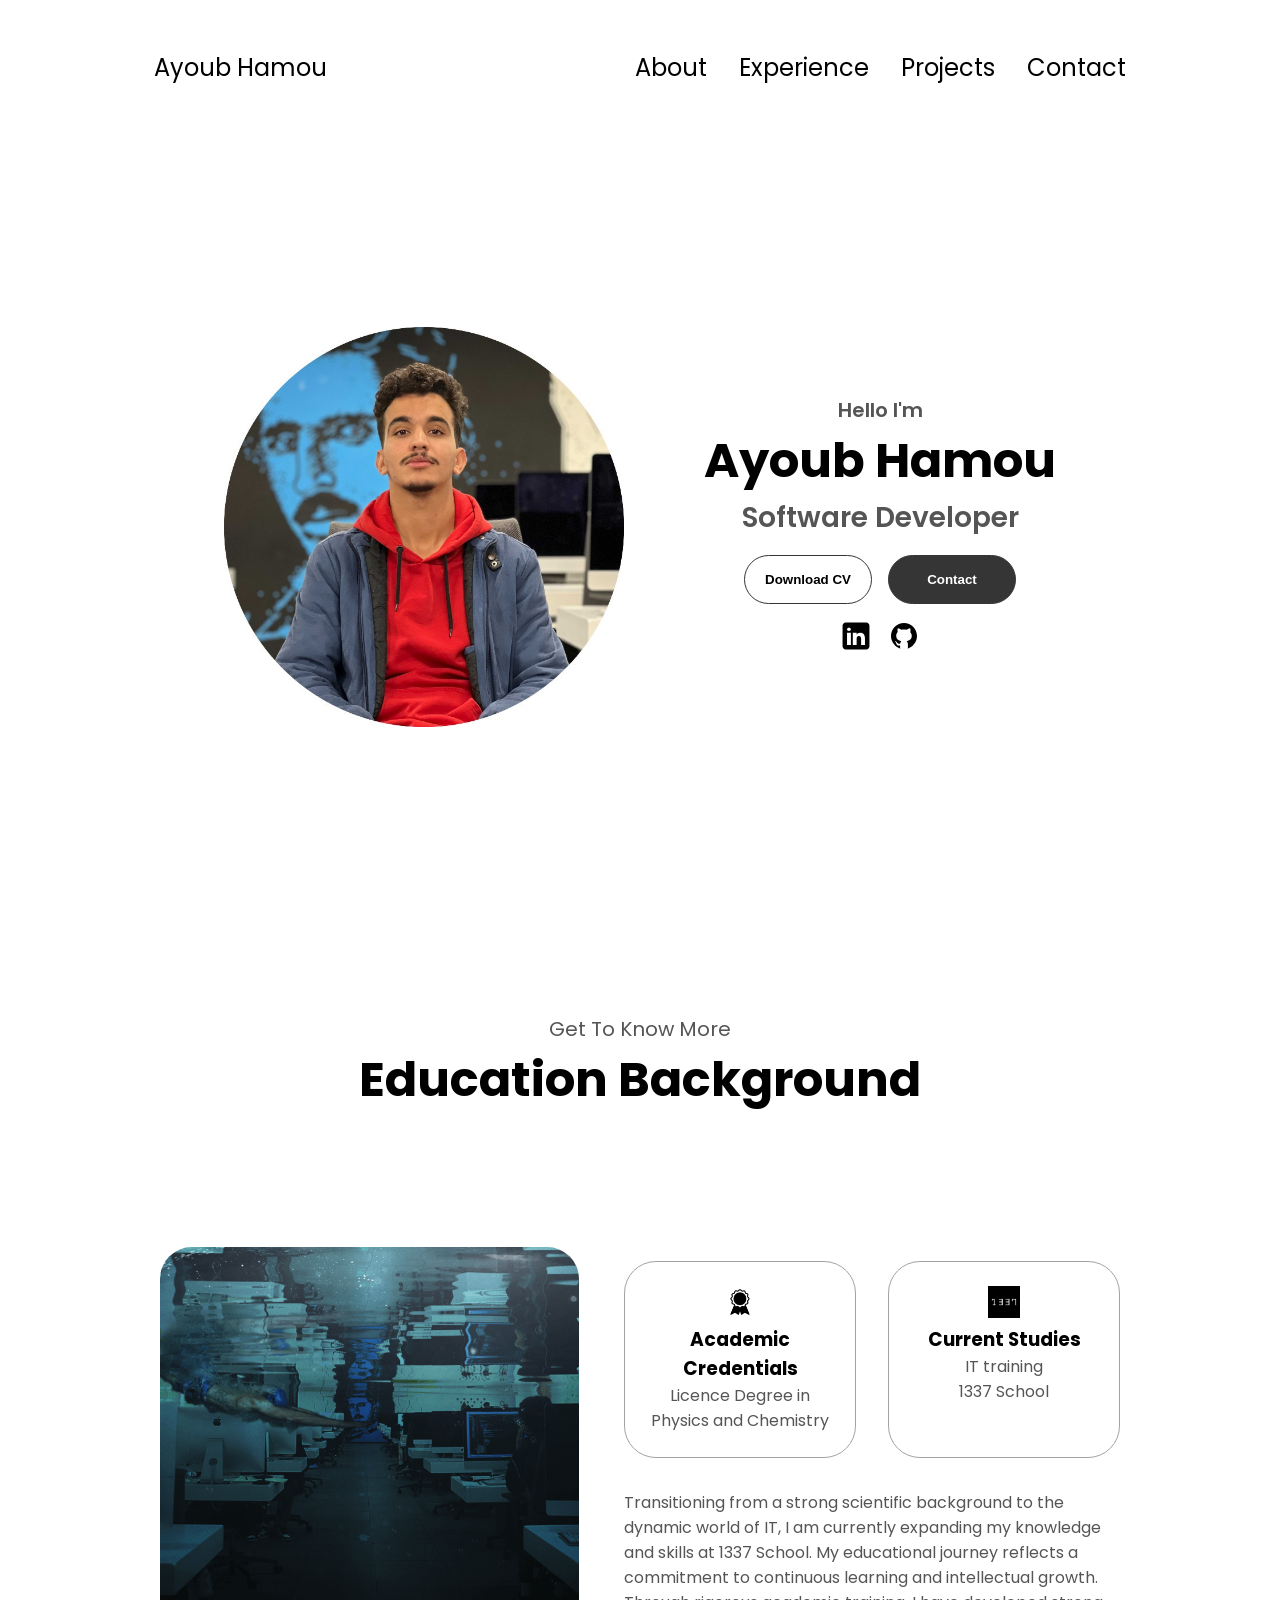
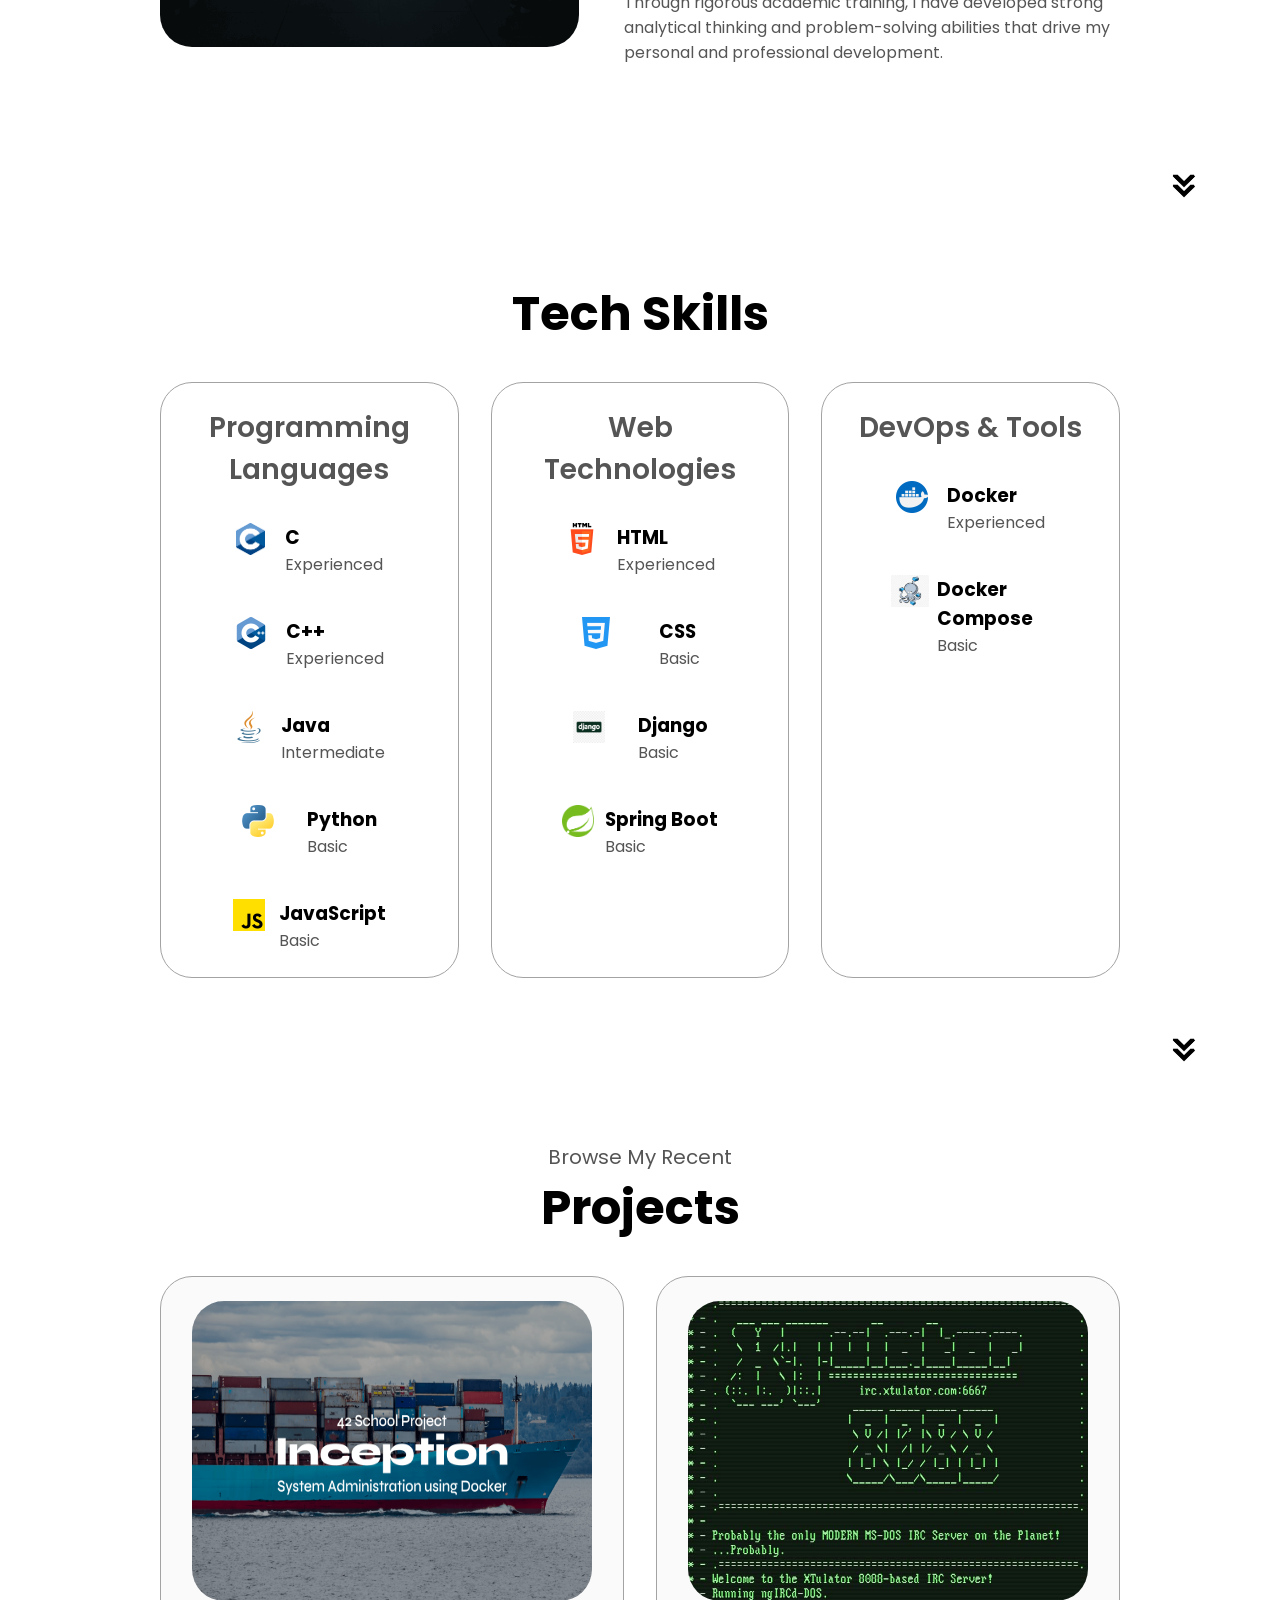
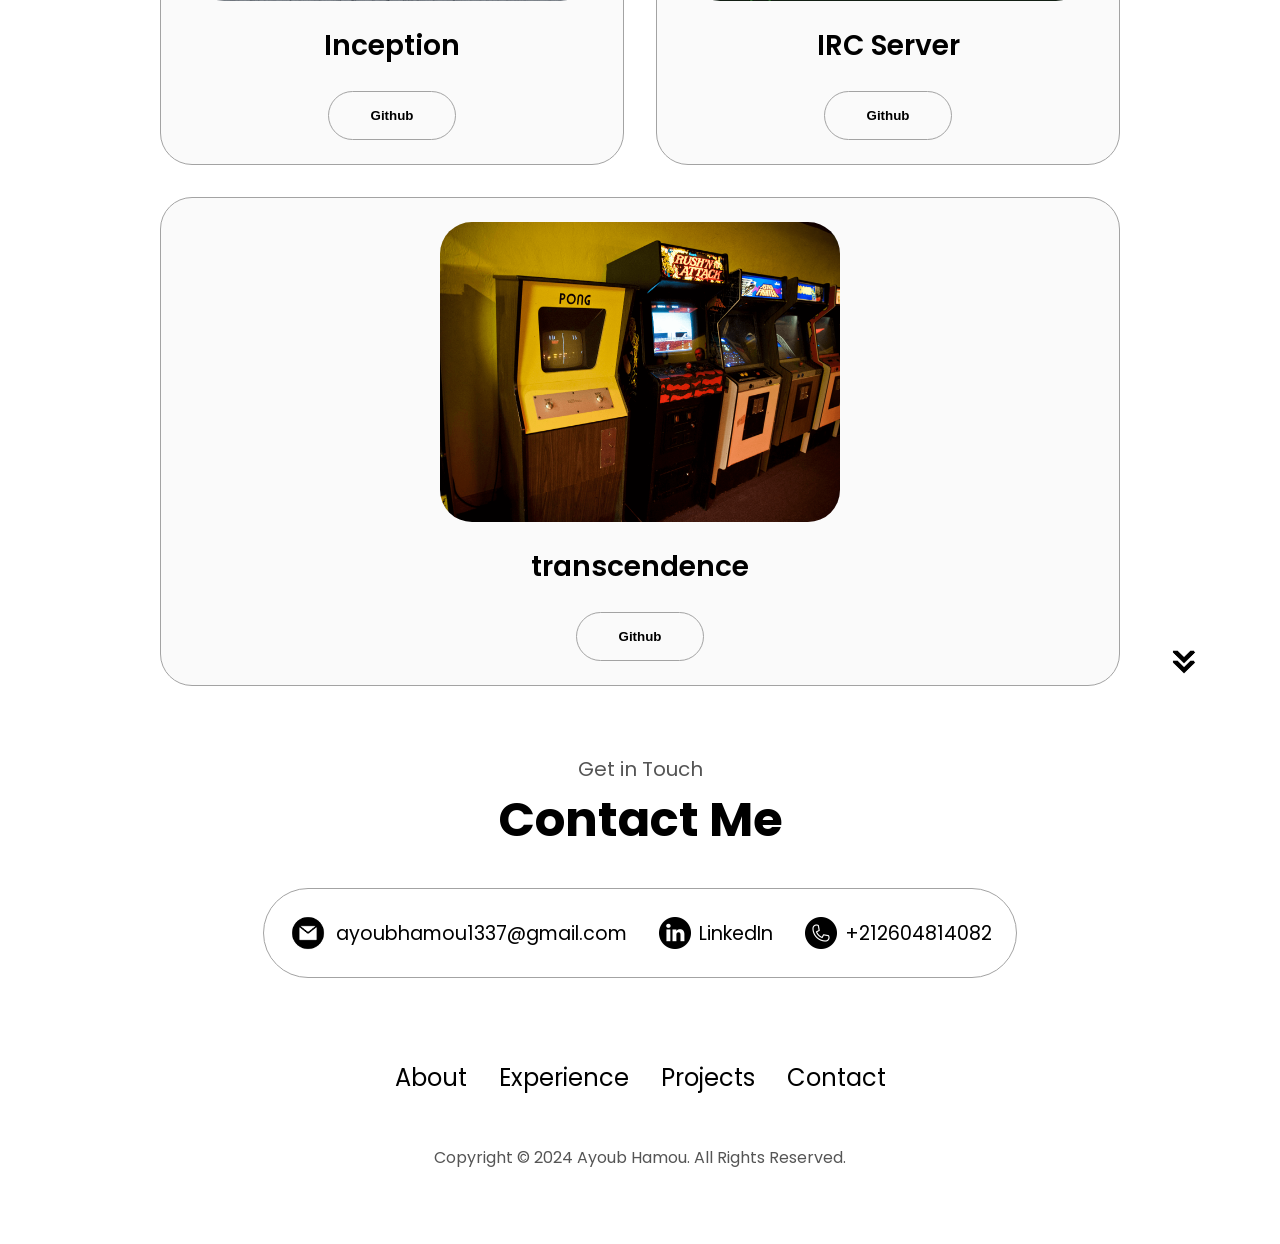
==== commit cac20316: "fix: added exprience title" ====
--- a/index.html
+++ b/index.html
@@ -106,6 +106,7 @@
         />
     </section>
     <section id="experience">
+      <h1 class="title">Tech Skills</h1>
         <div class="about-containers">
             <div class="details-container">
                 <h2 class="experience-sub-title">Programming Languages</h2>
--- a/style.css
+++ b/style.css
@@ -368,12 +368,12 @@
   
   .project-img {
     border-radius: 2rem;
-    width: 90%;
-    height: 90%;
+    width: 400px;
+    height: 300px;
   }
   
   .project-title {
-    margin: 1rem;
+    margin: 1.5rem;
     color: black;
   }
   
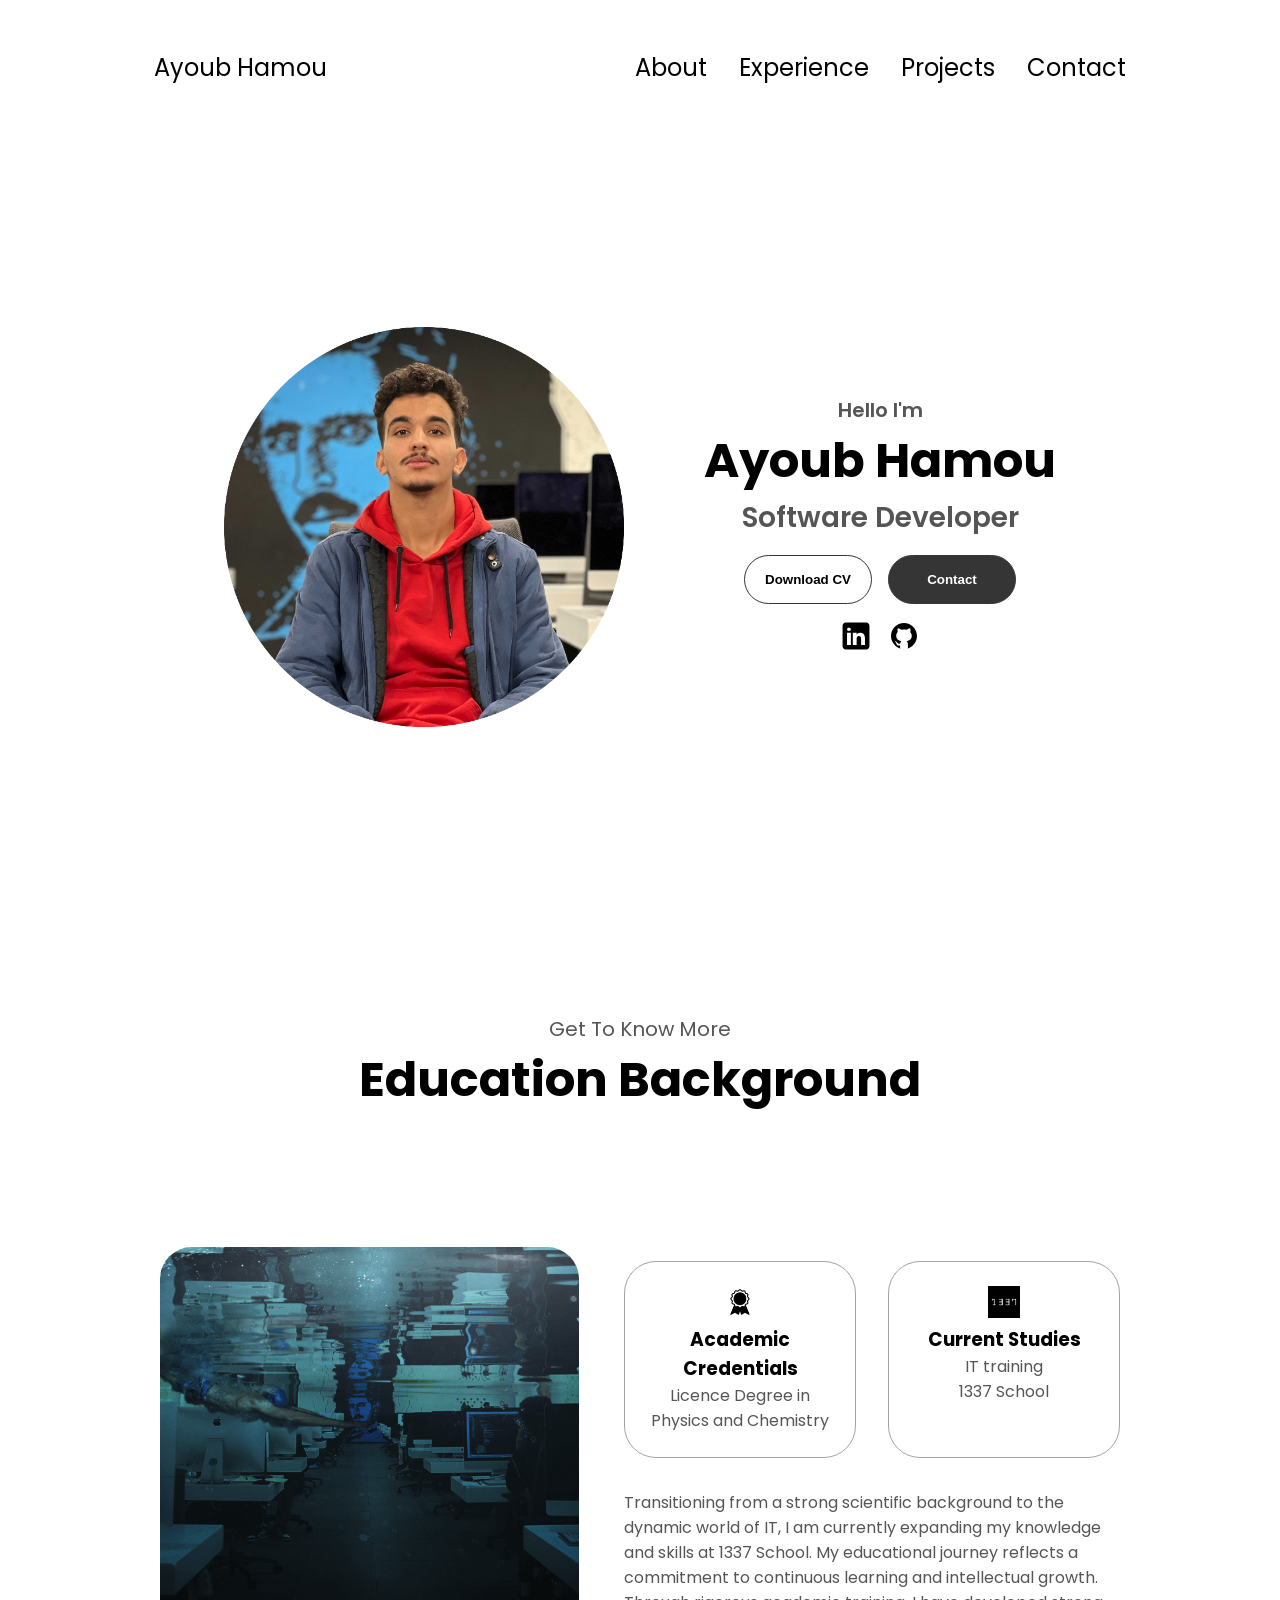
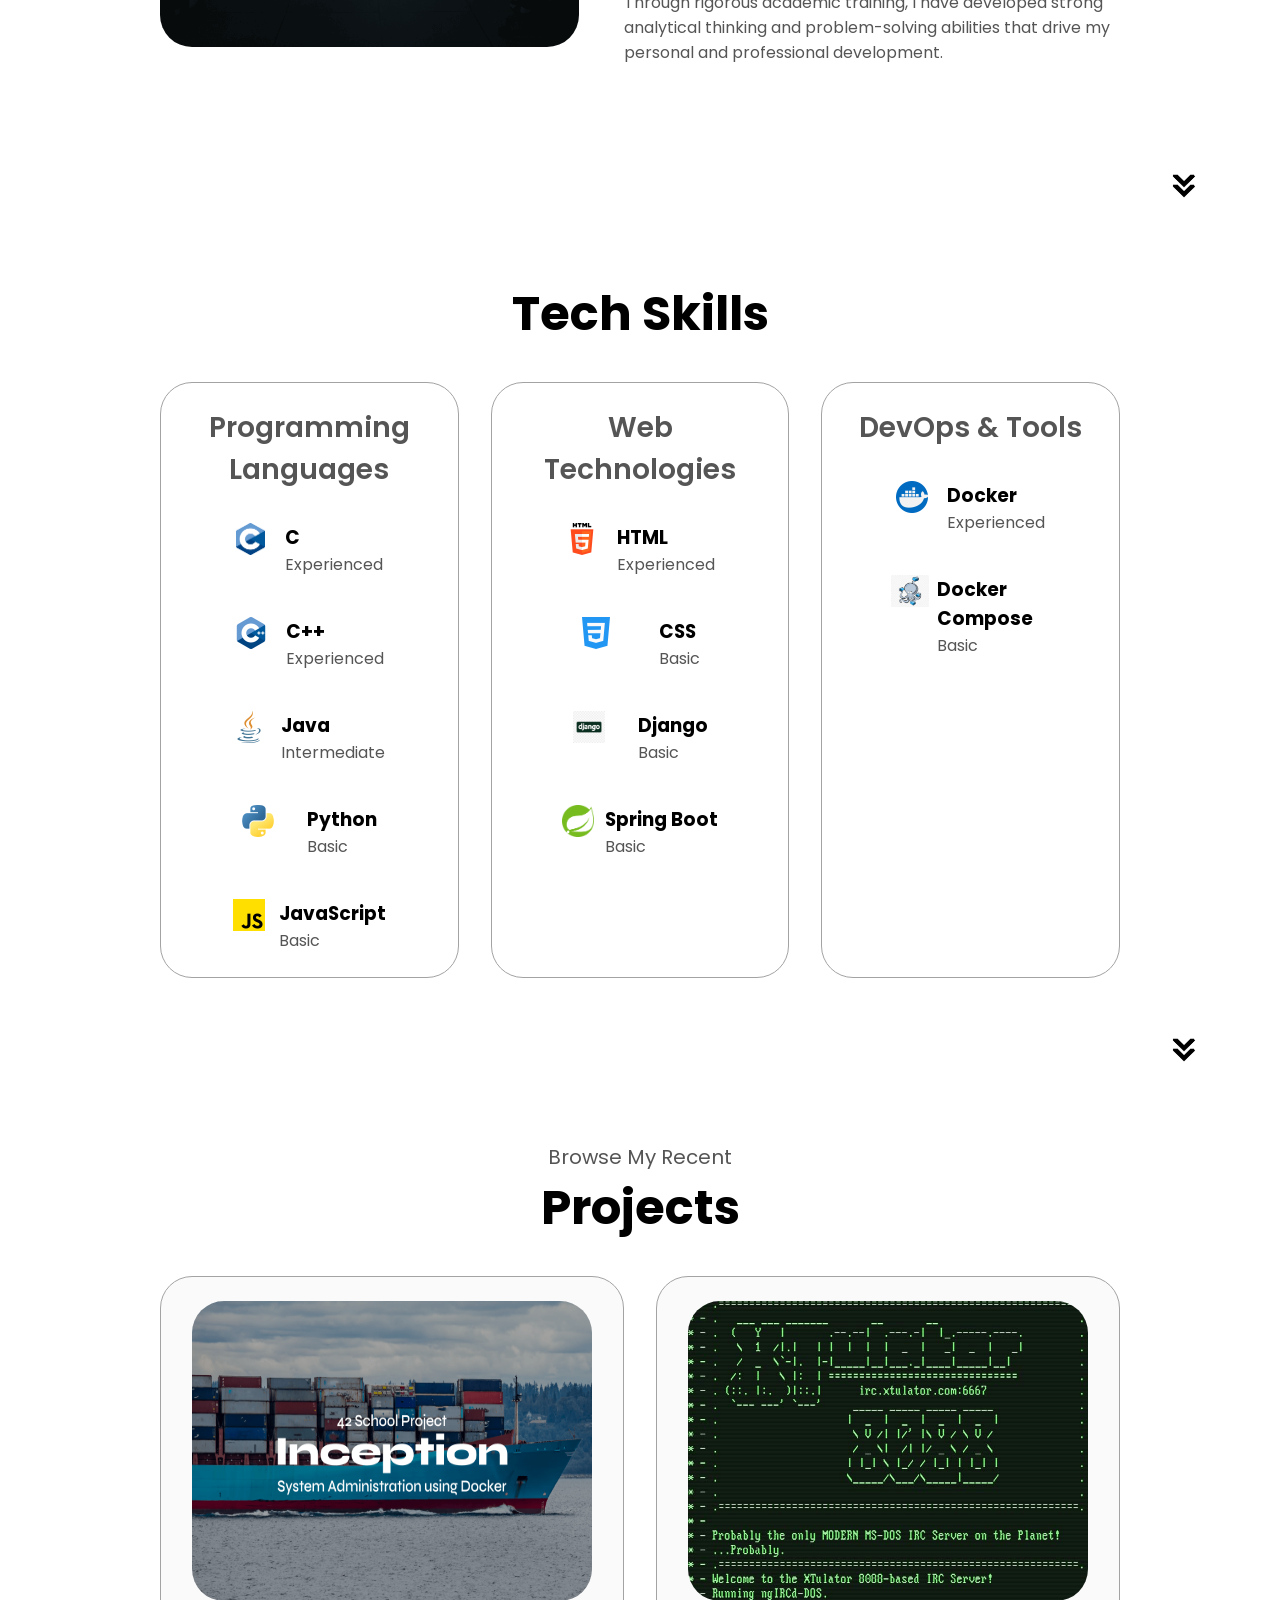
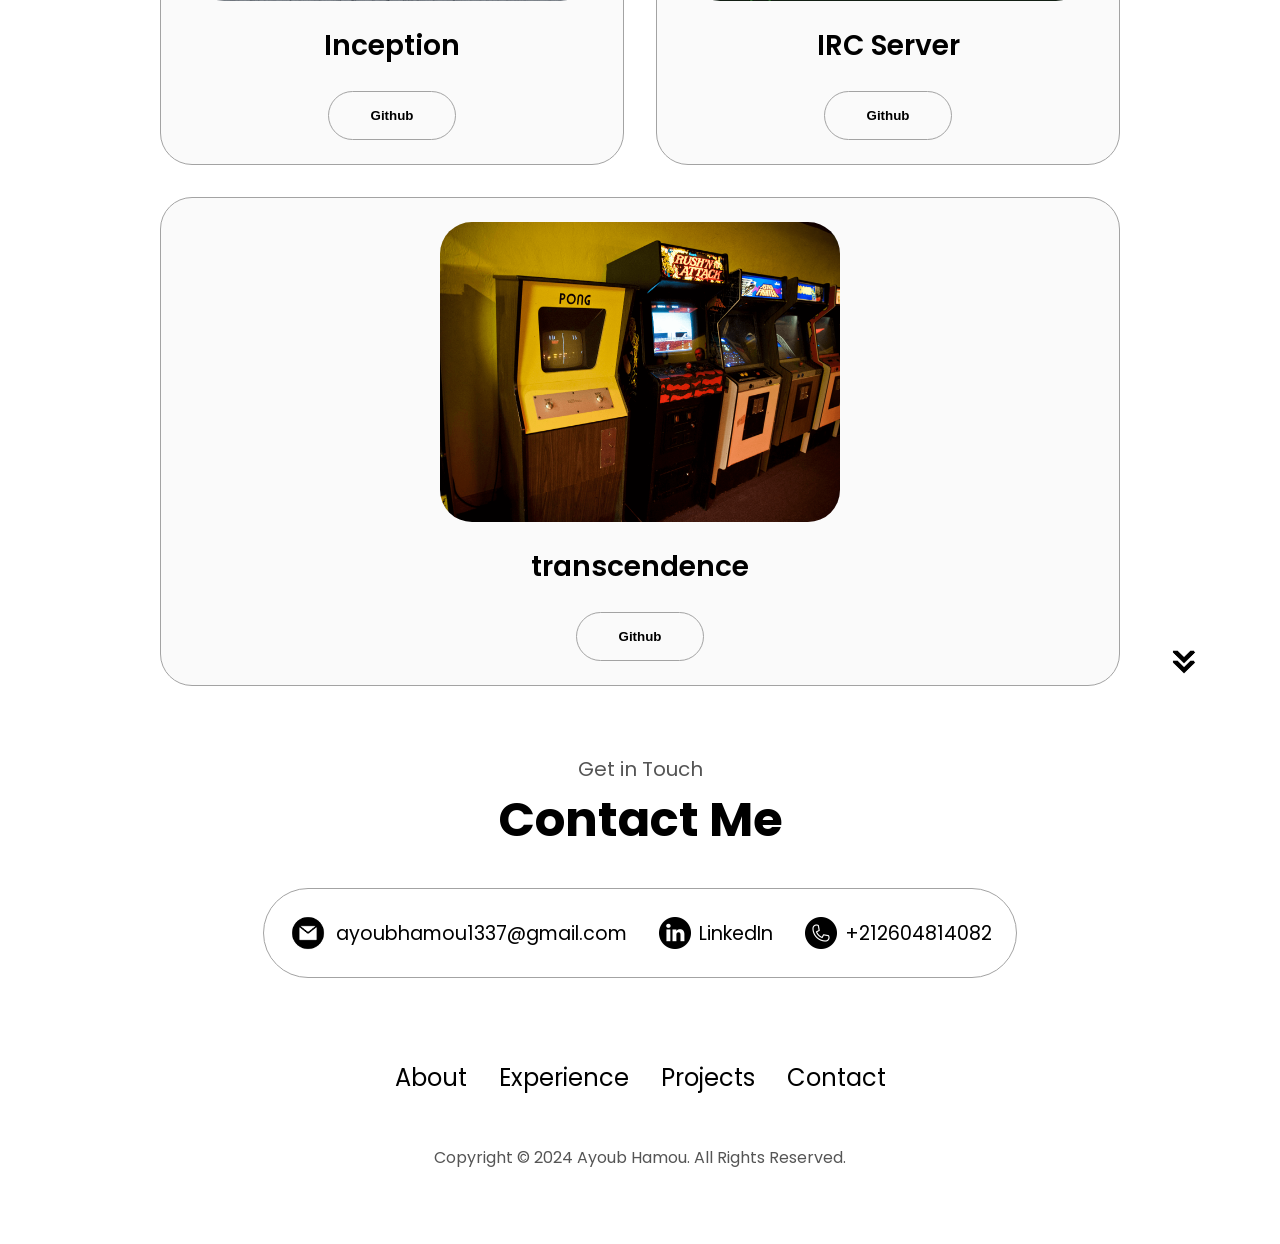
==== commit 0c6a4e4d: "fix: remove white pg from profile pic" ====
--- a/index.html
+++ b/index.html
@@ -4,6 +4,7 @@
     <meta charset="UTF-8">
     <meta name="viewport" content="width=device-width, initial-scale=1.0">
     <title>Portfolio</title>
+    <link href="https://fonts.googleapis.com/css2?family=Poppins:wght@300;400;500;600&display=swap" rel="stylesheet">
     <link rel="stylesheet" href="style.css">
     <link rel="stylesheet" href="mediaqueries.css">
 </head>
@@ -37,7 +38,7 @@
     </nav>
     <section id="profile">
         <div class="section__pic-container">
-            <img src="./assets/profile.jpg" alt="Ayoub Hamou profile picture">
+            <img src="./assets/profile.png" alt="Ayoub Hamou profile picture">
         </div>
         <div class="section__text">
             <p class="section__text__p1">Hello I'm</p>
--- a/style.css
+++ b/style.css
@@ -1,5 +1,3 @@
-/* Font */
-@import url('https://fonts.googleapis.com/css2?family=Poppins:wght@300;400;500;600&display=swap');
 
 * {
     margin: 0;
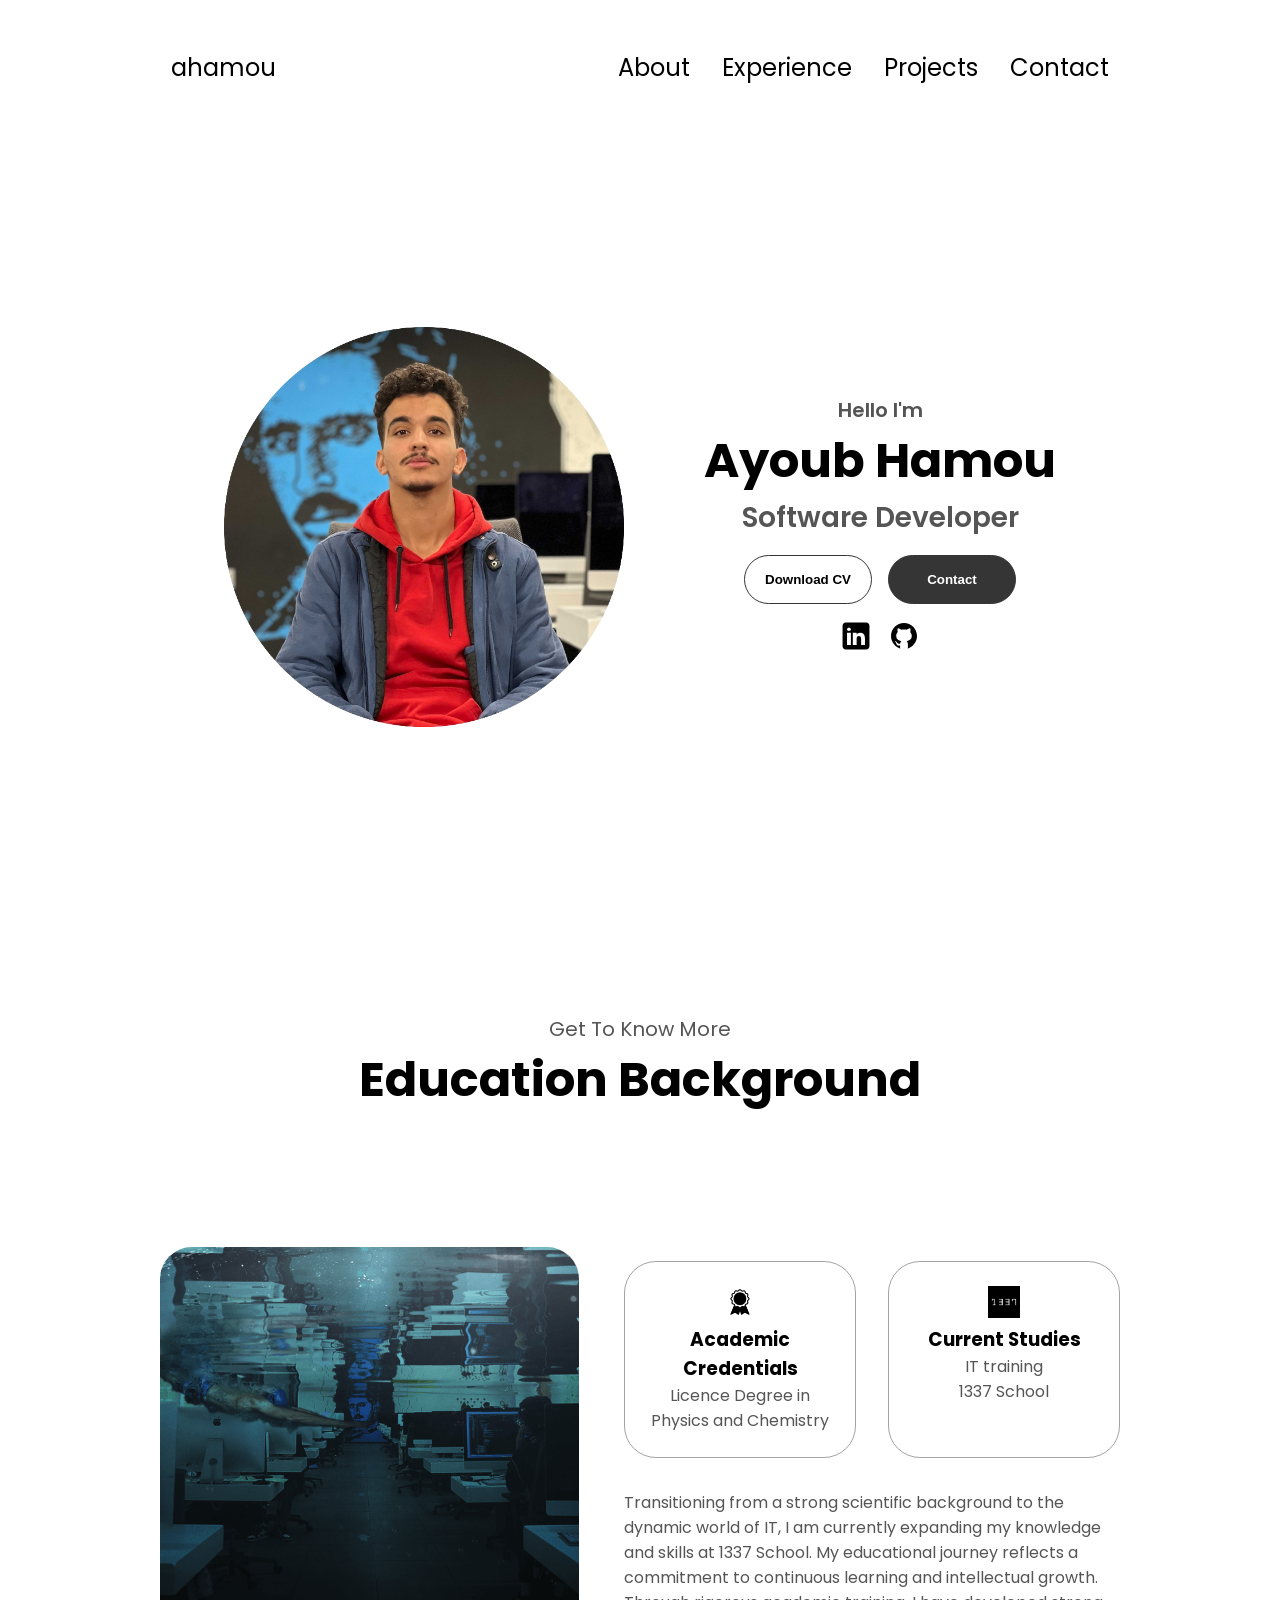
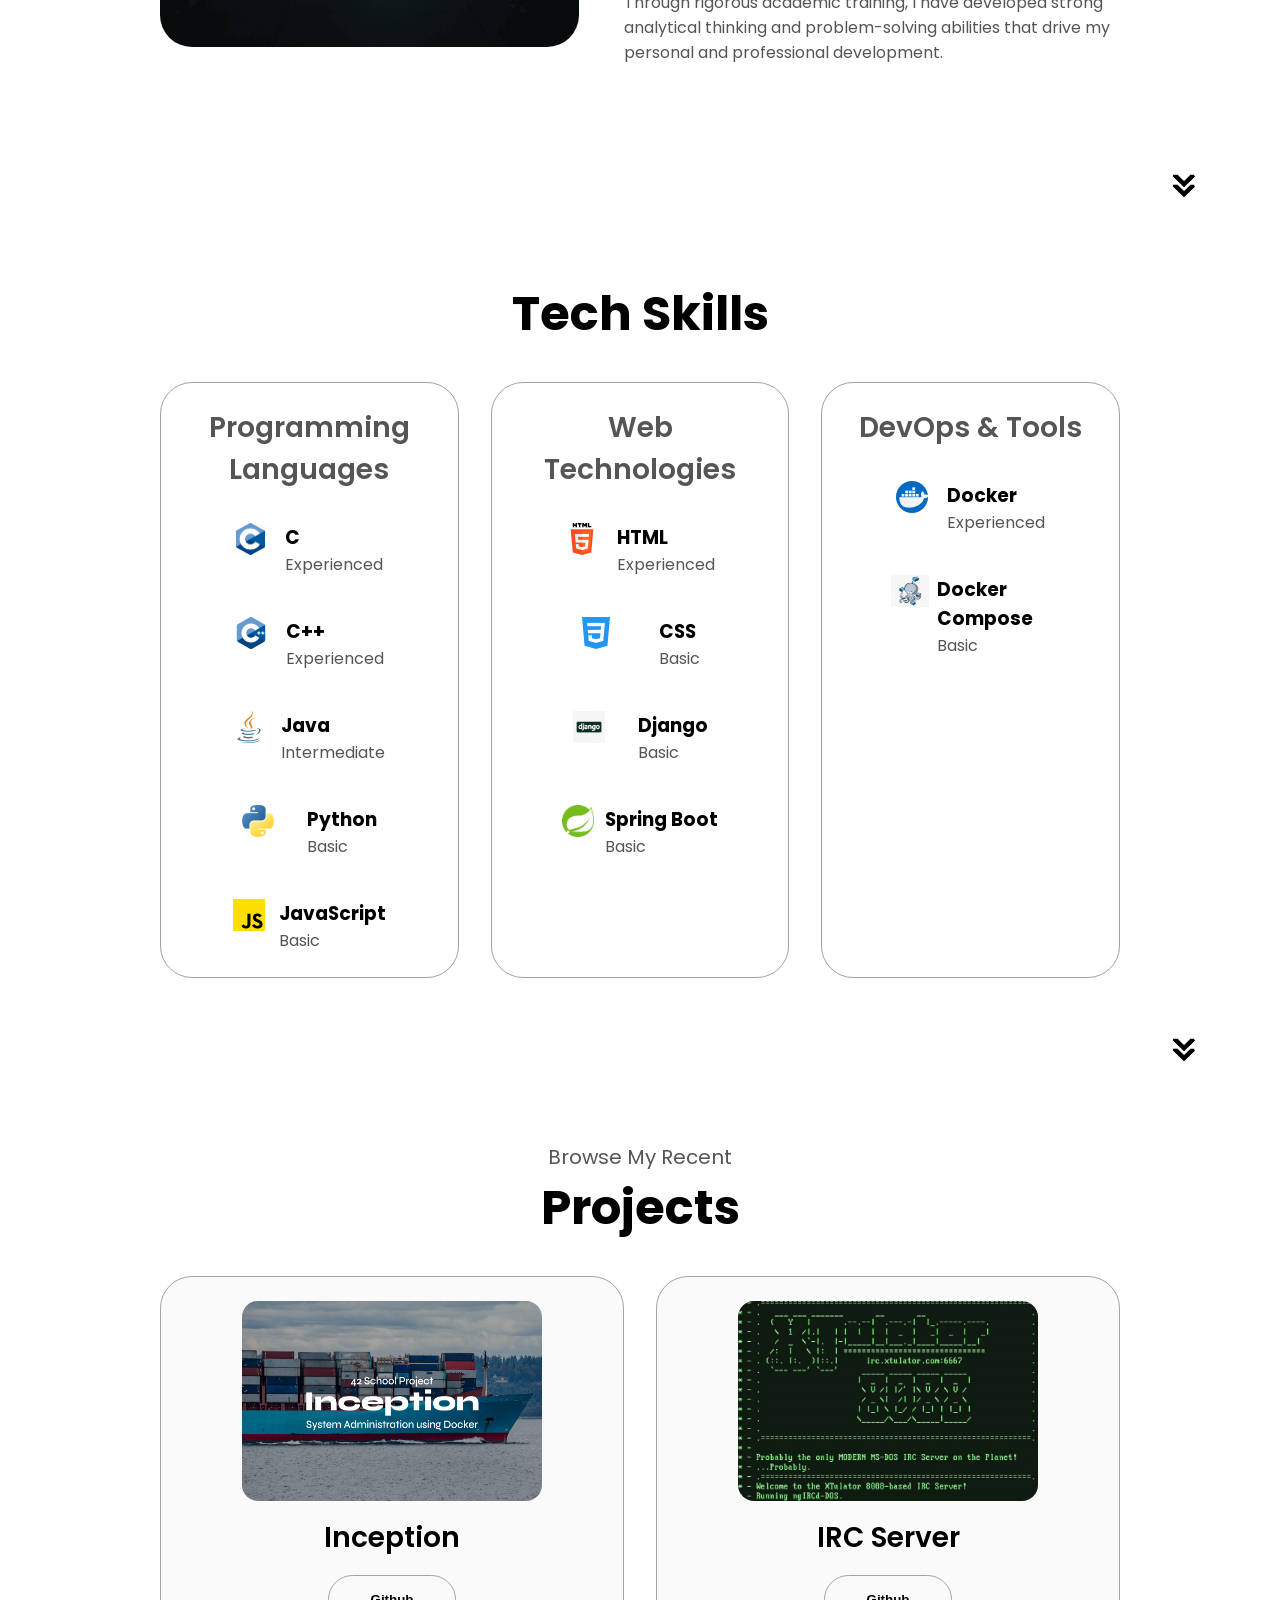
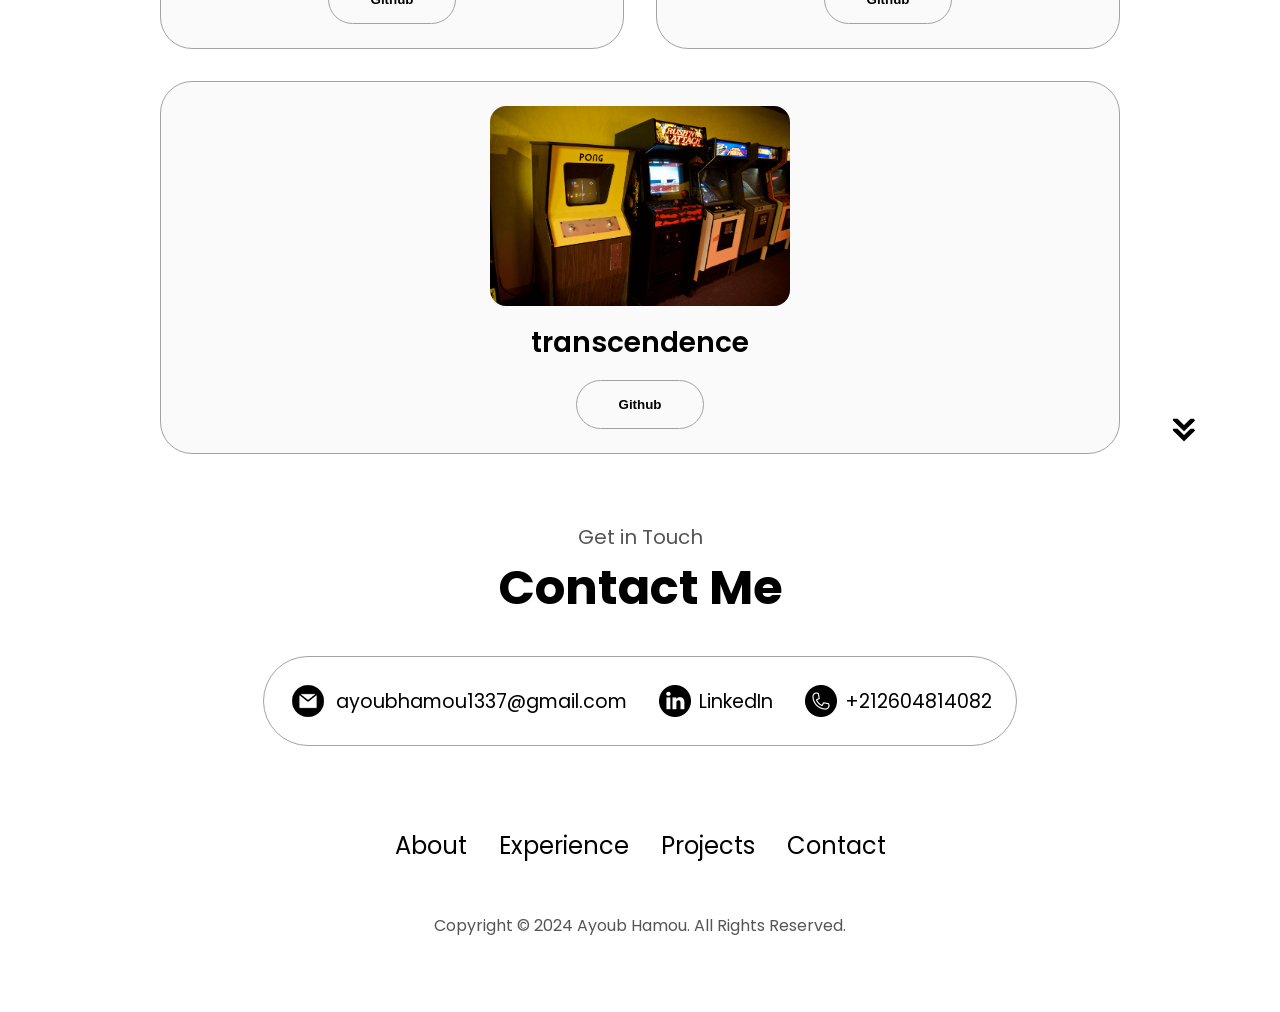
==== commit 79e024d8: "modified the logo2" ====
--- a/index.html
+++ b/index.html
@@ -10,7 +10,7 @@
 </head>
 <body>
     <nav id="desktop-nav">
-        <div class="logo">Ayoub Hamou</div>
+        <div class="logo">ahamou</div>
         <div>
             <ul class="nav-links">
                 <li><a href="#about">About</a></li>
@@ -20,8 +20,9 @@
             </ul>
         </div>
     </nav>
+    
     <nav id="hamburger-nav">
-        <div class="logo">Ayoub Hamou</div>
+        <div class="logo">ahamou</div>
         <div class="hamburger-menu">
             <div class="hamburger-icon" onclick="toggleMenu()">
                 <span></span>
--- a/style.css
+++ b/style.css
@@ -365,13 +365,13 @@
   }
   
   .project-img {
-    border-radius: 2rem;
-    width: 400px;
-    height: 300px;
+    border-radius: 1rem;
+    width: 300px;
+    height: 200px;
   }
   
   .project-title {
-    margin: 1.5rem;
+    margin: 1rem;
     color: black;
   }
   
